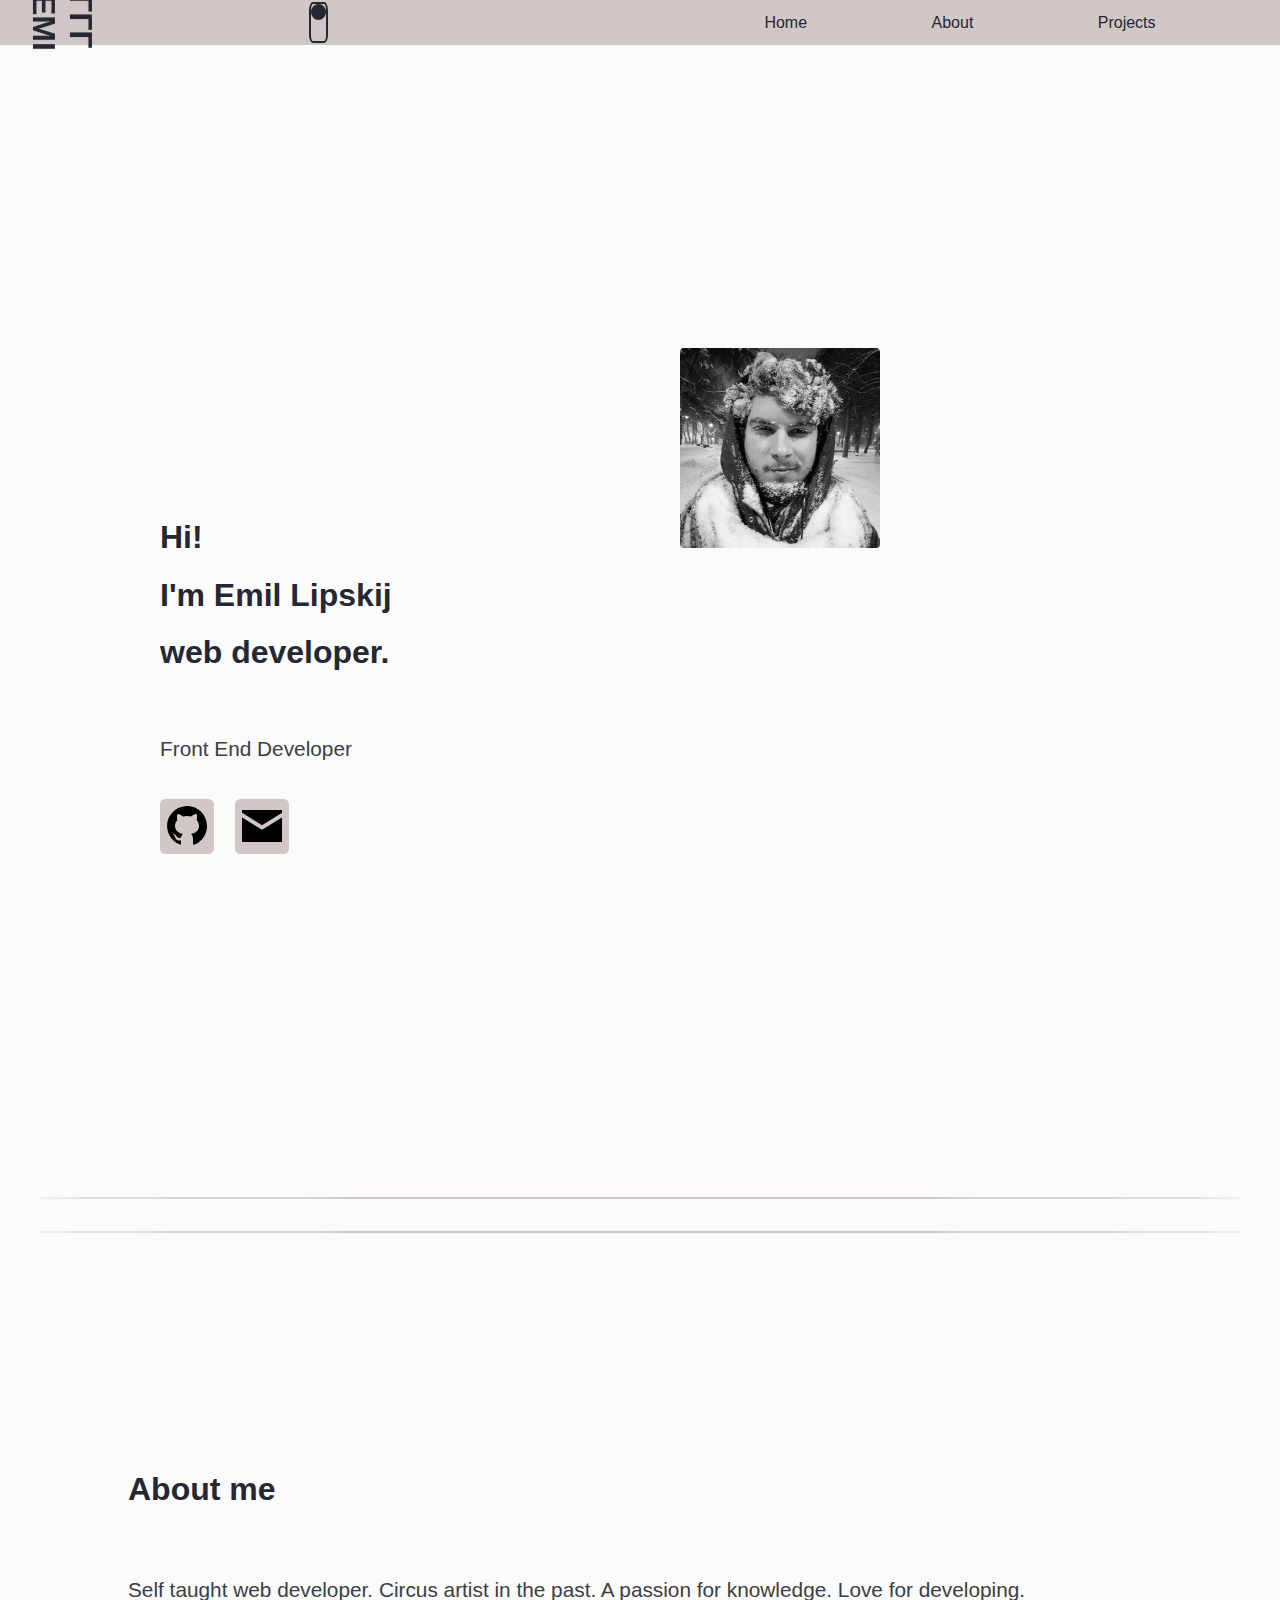
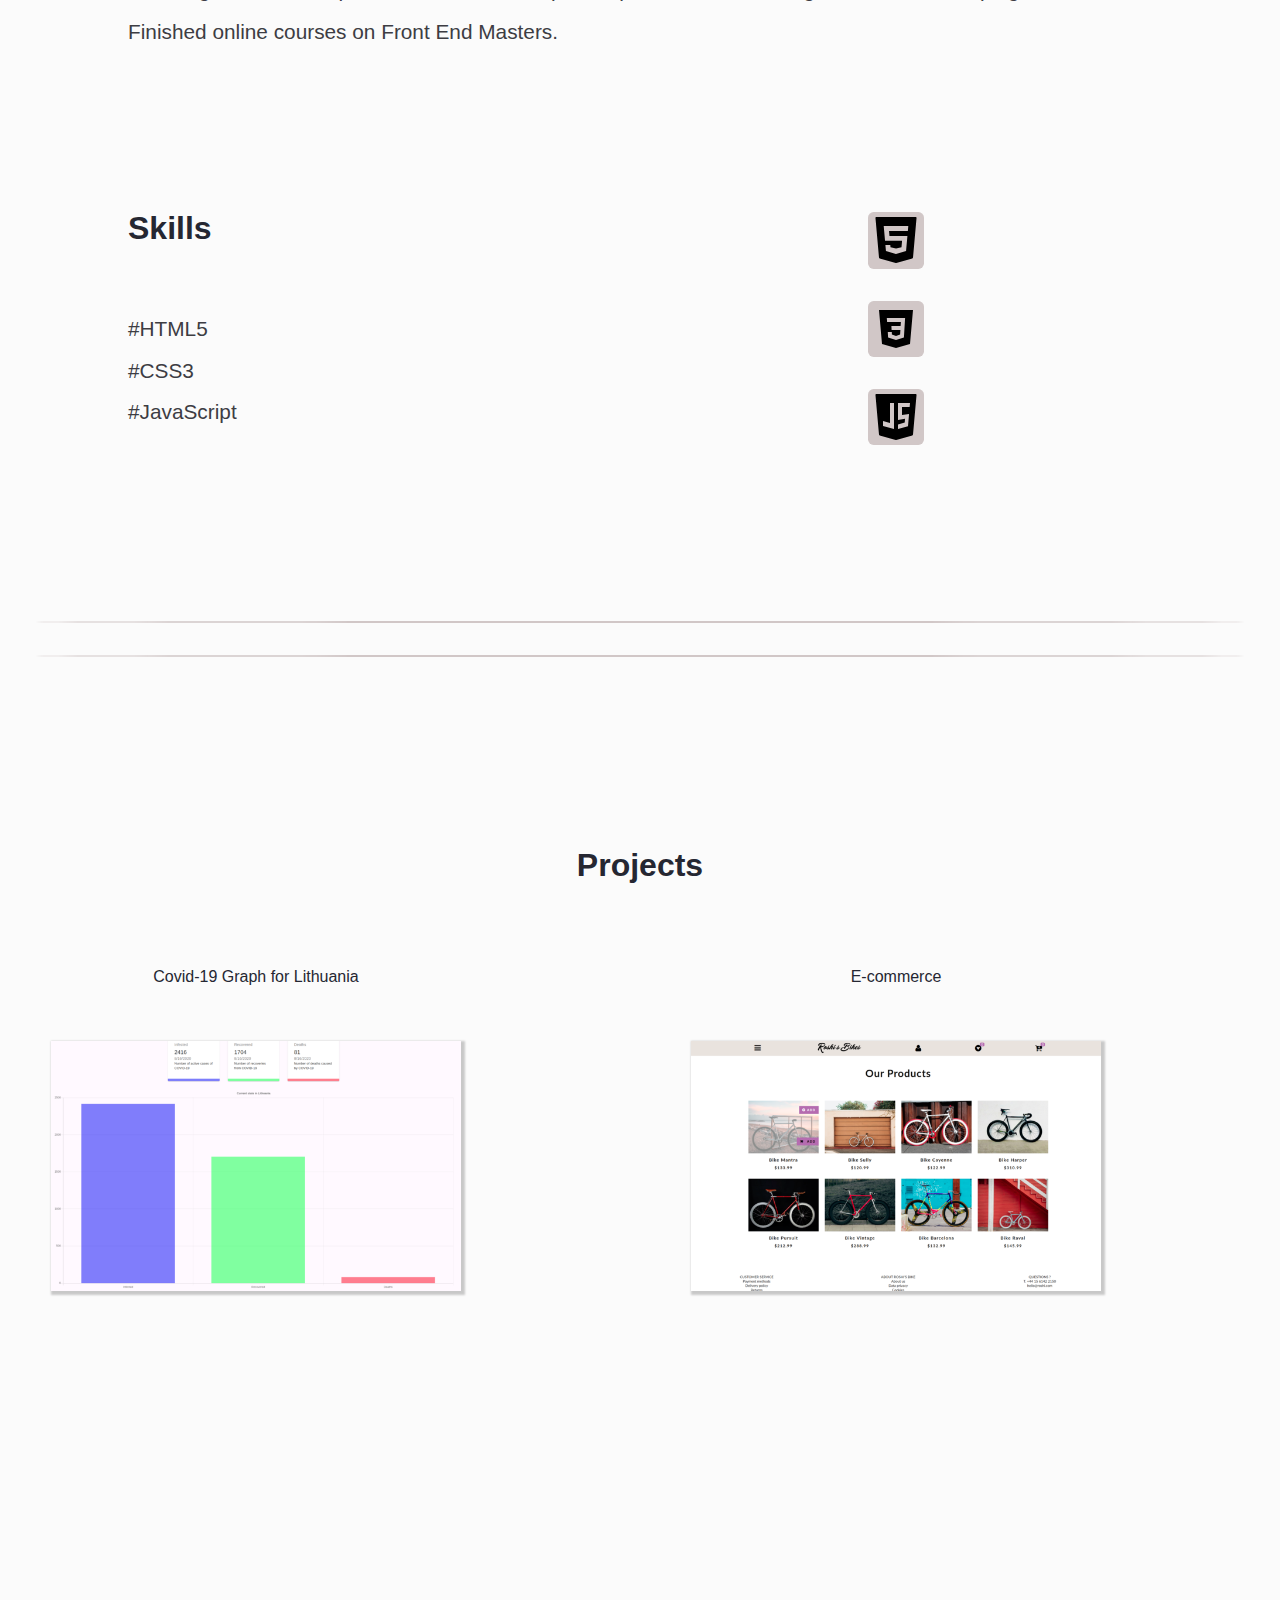
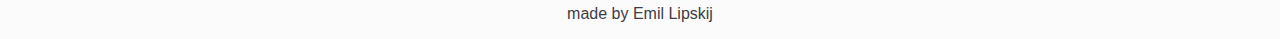
==== index.html @ 7da2a547 "about me" ====
<!DOCTYPE html>
<html lang="en">
  <head>
    <meta charset="UTF-8" />
    <meta name="viewport" content="width=device-width, initial-scale=1.0" />
    <meta
      name="description"
      content="Emil Lipskij front end developer website"
    />
    <link rel="stylesheet" href="style.css" />
    <script src="/script.js" defer></script>
    <title>Web Developer</title>
  </head>
  <body class="">
    <header>
      <nav>
        <div class="log">
          <h1>ГГГ<br />EMI</h1>
        </div>
        <div class="dark-theme">
          <button class="toggle" aria-label="dark-mode"></button>
        </div>
        <div class="hamburger">
          <div class="line"></div>
          <div class="line"></div>
          <div class="line"></div>
        </div>
        <ul class="nav-links">
          <li><a data-page="home" href="#home">Home</a></li>
          <li><a data-page="about" href="#about">About</a></li>
          <li><a data-page="projects" href="#projects">Projects</a></li>
        </ul>
      </nav>
    </header>
    <main>
      <a name="home"></a>
      <section data-index="0" class="home">
        <div class="home-grid">
          <div class="home-grid-text">
            <h2>Hi!<br />I'm Emil Lipskij<br />web developer.</h2>
            <p class="pg1-1">Front End Developer</p>
            <a href="https://github.com/lipskij" target="_blank" rel="noopener">
              <img src="/img/github.svg" alt="github-logo" />
            </a>
            <a
              class="mailto"
              href="mailto:emil.lipskij@gmail.com"
              target="_blank"
              rel="noopener"
            >
              <img src="/img/maill.png" alt="mail-logo" />
            </a>
          </div>
          <div class="home-grid-img">
            <picture>
              <source media="(min-width:300px)" srcset="/img/me-3_small.jpg" />
              <img src="/img/me-3.JPEG" alt="photo-of-me" class="me" />
            </picture>
          </div>
        </div>
      </section>
      <div class="separator"></div>
      <div class="separator"></div>
      <a name="about"></a>
      <section data-index="1" class="about">
        <div class="about-me">
          <h2>About me</h2>
          <p class="pg1-1">Self taught web developer. Circus artist in the past. A passion for knowledge. Love for developing.</p>
          <p class="pg1-1">Finished online courses on Front End Masters.</p>
        </div>
        <div class="about-skills">
          <div class="about-text">
            <h2>Skills</h2>
            <p class="pg1-1">#HTML5</p>
            <p class="pg1-1">#CSS3</p>
            <p class="pg1-1">#JavaScript</p>
          </div>
          <div class="skill-icon">
            <img src="/img/html.svg" alt="html5-logo" class="html" />
            <img src="/img/css3.svg" alt="css3-logo" class="css3" />
            <img src="/img/js.svg" alt="js-logo" class="js" />
          </div>
        </div>
      </section>
      <div class="separator"></div>
      <div class="separator"></div>
      <a name="projects"></a>
      <section data-index="2" class="projects">
        <h2 class="projects-text">Projects</h2>

        <div class="proj-img">
          <a
            href="https://covid-19-graph-ltu.netlify.app/"
            target="_blank"
            class="link"
            rel="noopener noreferrer"
          >
            <p class="pg3-1">Covid-19 Graph for Lithuania</p>
            <img class="cov" src="/img/covid.png" alt="graph"
          /></a>
          <a
            href="http://ec2-34-244-54-141.eu-west-1.compute.amazonaws.com/"
            target="_blank"
            class="link"
            rel="noopener noreferrer"
          >
            <p class="pg3-1">E-commerce</p>
            <img class="cov" src="/img/e-commerce.png" alt="graph"
          /></a>
        </div>
      </section>
    </main>
    <footer>
      <div class="soc-link">
        <p>made by Emil Lipskij</p>
      </div>
    </footer>
  </body>
</html>
---- style.css ----
* {
  margin: 0;
  padding: 0;
  box-sizing: border-box;
}
html {
  scroll-behavior: smooth;
}
body {
  --transition-delay: 1s;
  --background-color: #FBFBFB;
  --nav-color: #D1C7C7;
  --accent-color: #D1C7C7;
  --text-color: #252732;
  --small-text: #3D3D43;

  font-family: sans-serif;
  background-color: var(--background-color);
  transition: var(--transition-delay);
}
body.dark {
  font-family: sans-serif;
  --background-color: #3D3D43;
  --nav-color: #252732;
  --accent-color: #915FA9;
  --text-color: #FBFBFB;
  --small-text: #D1C7C7;
}

header {
  position: sticky;
  top: 0;
  width: 100%;
  z-index: 1;
}
.separator {
  border: var(--accent-color) 0.1rem solid;
  margin: 2rem;
  border-radius: 50%;
}

nav {
  height: 5vh;
  margin: auto;
  width: 100%;
  display: flex;
  background: var(--nav-color);
  background-size: 3rem;
}
.dark-theme {
  margin: auto;
  display: flex;
  border: var(--text-color) 2px solid;
  width: 1.2rem;
  height: 2.6rem;
  border-radius: 20%;
  justify-content: center;
}
.toggle {
  outline: none;
  border: var(--text-color) 2px solid;
  background-color: var(--text-color);
  width: 1rem;
  height: 1rem;
  border-radius: 50%;
  transition: var(--transition-delay);
  transform: translateY(0);
}
.focus {
  transition: var(--transition-delay);
  transform: translateY(1.3rem);
}
.log {
  transform: rotate(90deg);
  padding-right: 3rem;
}
h1  {
  color: var(--text-color);
  padding-left: 3rem;
}
.nav-links {
  display: flex;
  list-style: none;
  width: 50%;
  height: 100%;
  justify-content: space-evenly;
  align-items: center;
  margin-left: auto;
}

.nav-links li a {
  color: var(--text-color);
  text-decoration: none;
  font-size: 16px;
}
.nav-links li:hover {
  transform: scale(1.1);
}
section {
  min-height: 100vh;
}
section a,
section li {
  list-style: none;
  text-decoration: none;
  font-size: 1rem;
  width: 80vw;
  margin: 0 auto;
}
.home-grid {
  display: grid;
  align-items: center;
  line-height: 1.8;
  grid-template-columns: 1fr 1fr;
  grid-template-rows: 1fr 1fr 1fr;
  grid-gap: 5rem;
}
.home-grid-text {
  grid-row: 2/3;
  text-align: left;
  margin-left: 10rem;
  height: 20rem;
}
.home-grid-text img {
  margin-top: 2rem;
  margin-right: 1rem;
  padding: 0.2rem;
  background-color: var(--accent-color);
  border-radius: 10%;
  cursor: pointer;
  animation: fade 1s cubic-bezier(0.13, 0.72, 0.45, 0.94);
}
.home-grid-text img:hover {
  transform: scale(1.1);
}
.home-grid-img {
  grid-column: 2/2;
  grid-row: 1/3;
}
.me {
  animation: fade 1s cubic-bezier(0.13, 0.72, 0.45, 0.94);
  margin-top: 6rem;
  border-radius: 2%;
  z-index: 0;
}
h2 {
  text-align: left;
  padding-bottom: 3rem;
  padding-top: 4rem;
  margin: 0;
  font-size: 2rem;
  color: var(--text-color);
  animation: fade 1s cubic-bezier(0.13, 0.72, 0.45, 0.94);
}
.pg1-1 {
  font-size: 1.3rem;
  color: var(--small-text);
  animation: fadeIn 1s cubic-bezier(0.13, 0.72, 0.45, 0.94);
}
.about {
  display: grid;
  grid-template-columns: 1fr;
  padding: 8rem;
  line-height: 2;
  grid-gap: 5rem;
}
.about-skills {
  display: grid;
  grid-template-columns: 1fr 1fr;
}
.skill-icon {
  align-items: center;
  display: grid;
  justify-content: center;
  padding-top: 4rem;
  grid-column: 2/2;
}
.js,
.css3,
.html {
  margin: 1rem;
  background-color: var(--accent-color);
  border-radius: 10%;
  padding: 0.2rem;
}
.projects {
  padding-top: 5rem;
  text-align: center;
  line-height: 2;
}
.proj-img {
  display: grid;
  grid-template-columns: 1fr 1fr;
}
.proj-img a {
  width: 40vw;
  margin: 0;
}
.proj-img img {
  width: 80%;
  margin-top: 2rem;
  box-shadow: 2px 2px 2px 2px rgba(0, 0, 0, 0.2);
}
.projects-text {
  text-align: center;
}
.pg3-1 {
  padding: 1rem;
  color: var(--text-color);
  text-decoration: none;
}

footer {
  text-align: center;
  padding: 1rem;
  color: var(--small-text);
}

@keyframes fadeIn {
  from {
    transform: translateX(-100px);
    opacity: 0;
  }
  to {
    transform: translateX(0);
    opacity: 1;
  }
}
@keyframes fadeInRight {
  from {
    transform: translateX(200px);
    opacity: 0;
  }
  to {
    transform: translateX(0);
    opacity: 1;
  }
}

@keyframes fade {
  from {
    opacity: 0.3;
    transform: scale(.3);
  }
  to {
    opacity: 1;
    transform: scale(1);
  }
}

@media screen and (max-width: 768px) {
  .line {
    width: 30px;
    height: 3px;
    background: var(--text-color);
    margin: 5px;
  }
  nav {
    height: 8vh;
    position: relative;
    margin: auto;
    width: 100%;
    display: flex;
    background-size: 2rem;
  }
  .hamburger {
    position: absolute;
    cursor: pointer;
    right: 5%;
    top: 50%;
    transform: translate(-5%, -50%);
    z-index: 2;
    color: var(--small-text);
  }

  .nav-links {
    position: relative;
    color: #2c2c2b;
    height: 15vh;
    width: 60%;
    background: var(--nav-color);
    flex-direction: column;
    clip-path: circle(10px at 90% -20%);
    -webkit-clip-path: circle(10px at 90% -20%);
    transition: all 1s ease-out;
    pointer-events: none;
  }
  .nav-links.open {
    clip-path: circle(1000px at 90% -20%);
    -webkit-clip-path: circle(1000px at 90% -20%);
    pointer-events: all;
  }
  .landing {
    flex-direction: column;
  }
  .nav-links li {
    opacity: 0;
  }
  .nav-links li a {
    font-size: 1rem;
    color: var(--text-color);
  }
  .nav-links li:nth-child(1) {
    transition: all 0.5s ease 0.2s;
  }
  .nav-links li:nth-child(2) {
    transition: all 0.5s ease 0.4s;
  }
  .nav-links li:nth-child(3) {
    transition: all 0.5s ease 0.6s;
  }
  li.fade {
    opacity: 1;
  }
  section {
    min-height: 100vh;
  }
  .home-grid {
    display: grid;
    grid-template-rows: 1fr 1fr;
    grid-gap: 0.2rem;
    margin: 0 auto;
    width: 100vw;
    height: 100vh;
  }
  .home-grid-img {
    grid-column: 2/2;
    grid-row: 1/2;
  }
  .home-grid-text {
    padding-left: 1rem;
    text-align: left;
    grid-row: 2/2;
    margin: 0 auto;
    box-shadow: none;
  }
  .home-grid-text img {
    margin-right: 0;
    margin-top: 0.2rem;
    padding: 0;
    color: var(--accent-color);
    cursor: pointer;
    animation: fade 1s cubic-bezier(0.13, 0.72, 0.45, 0.94);
  }
  .pg1-1 {
    font-size: 1rem;
    color: var(--small-text);
    animation: fadeIn 1s cubic-bezier(0.13, 0.72, 0.45, 0.94);
  }
  .about {
    display: grid;
    grid-template-rows: 1fr 1fr;
    grid-template-columns: 1fr;
    margin: 0 auto;
    width: 100vw;
    padding: 2rem;
    padding-top: 4rem;
    text-align: left;
  }
  .about-skills {
    display: grid;
    grid-template-columns: 1fr 1fr;
  }
  .skill-icon {
    align-items: unset;
    padding-bottom: 0;
    padding-top: 0;
    grid-column: 2/2;
  }
  .js,
  .css3,
  .html {
    margin: 0;
    border-radius: 5px;
    padding: 0.2rem;
  }
  .me {
    display: flex;
    margin: 0 auto;
    max-width: 100%;
    animation: fadeInRight 1.5s cubic-bezier(0.13, 0.72, 0.45, 0.94);
  }
  .proj-img {
    display: flex;
    flex-direction: column;
    padding-left: 1.3rem;
  }
  .proj-img img {
    display: flex;
    margin: 0 auto;
    align-items: center;
    flex-direction: column;
    justify-content: center;
    width: 90vw;
  }
  .pg3-1 {
    padding: 1rem;
    color: var(--text-color);
    text-decoration: none;
  }
  h2 {
    text-align: left;
    padding: 0;
    padding-bottom: 2rem;
    margin: 0;
    font-size: 1.2rem;
    color: var(--text-color);
    animation: fade 1s cubic-bezier(0.13, 0.72, 0.45, 0.94);
  }
  .projects-text {
    text-align: center;
  }
}
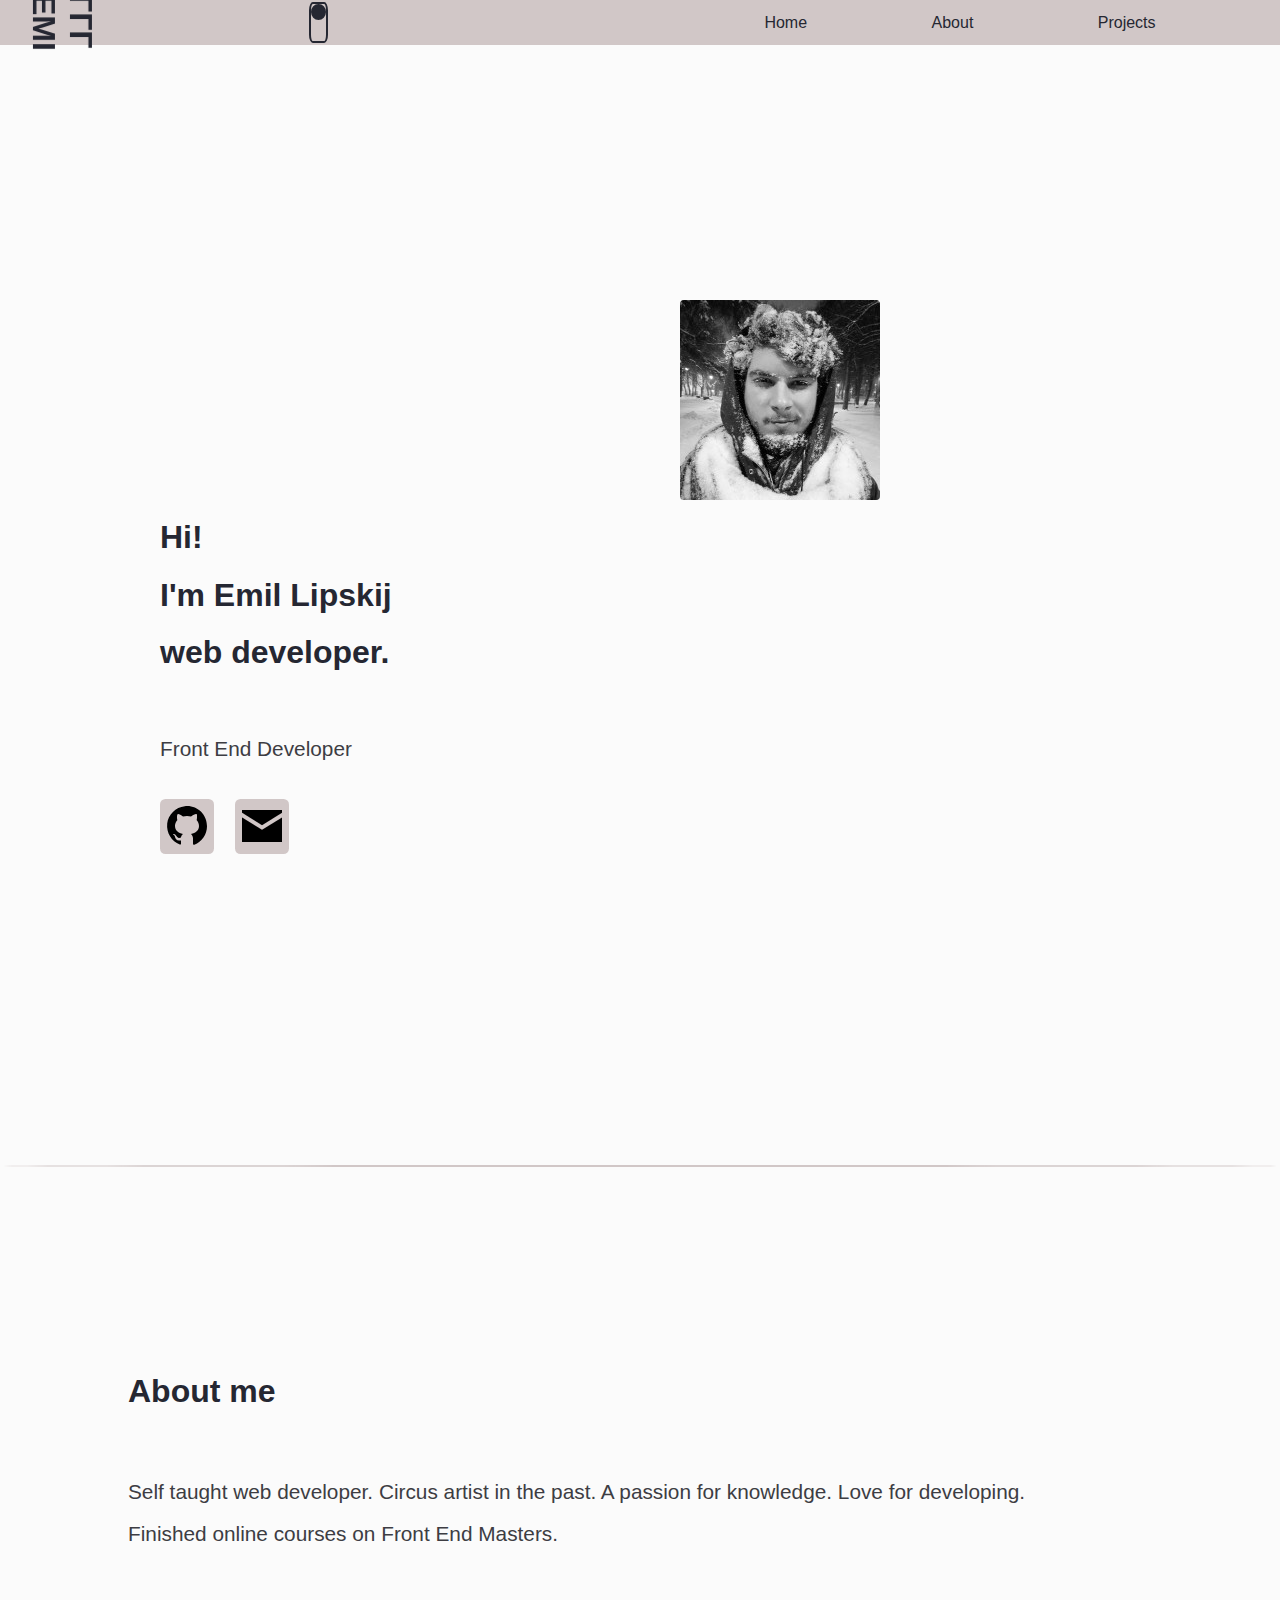
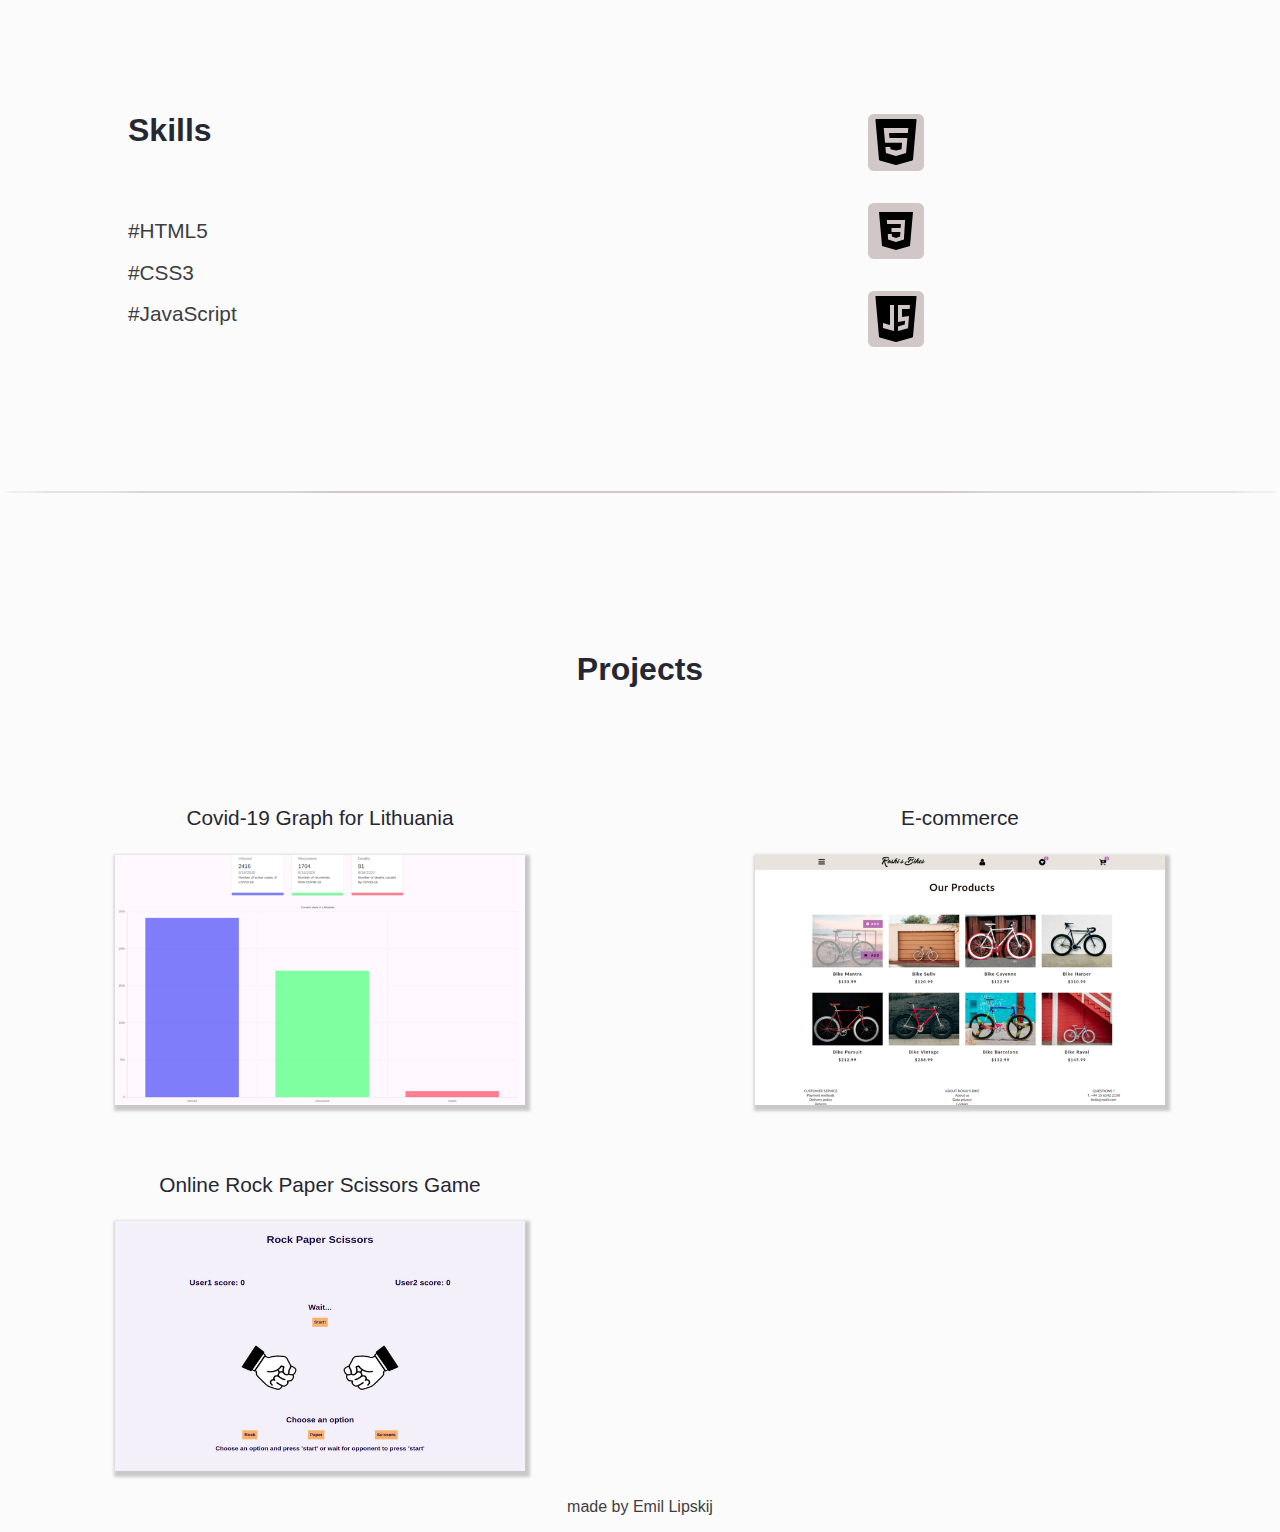
==== commit 81a863f4: "add project" ====
--- a/index.html
+++ b/index.html
@@ -60,12 +60,14 @@
         </div>
       </section>
       <div class="separator"></div>
-      <div class="separator"></div>
       <a name="about"></a>
       <section data-index="1" class="about">
         <div class="about-me">
           <h2>About me</h2>
-          <p class="pg1-1">Self taught web developer. Circus artist in the past. A passion for knowledge. Love for developing.</p>
+          <p class="pg1-1">
+            Self taught web developer. Circus artist in the past. A passion for
+            knowledge. Love for developing.
+          </p>
           <p class="pg1-1">Finished online courses on Front End Masters.</p>
         </div>
         <div class="about-skills">
@@ -82,7 +84,6 @@
           </div>
         </div>
       </section>
-      <div class="separator"></div>
       <div class="separator"></div>
       <a name="projects"></a>
       <section data-index="2" class="projects">
@@ -107,6 +108,15 @@
             <p class="pg3-1">E-commerce</p>
             <img class="cov" src="/img/e-commerce.png" alt="graph"
           /></a>
+          <a
+            href="https://zaap.site"
+            target="_blank"
+            class="link"
+            rel="noopener noreferrer"
+          >
+            <p class="pg3-1">Online Rock Paper Scissors Game</p>
+            <img class="cov" src="/img/game.jpg" alt="game"
+          /></a>
         </div>
       </section>
     </main>
--- a/style.css
+++ b/style.css
@@ -8,11 +8,11 @@
 }
 body {
   --transition-delay: 1s;
-  --background-color: #FBFBFB;
-  --nav-color: #D1C7C7;
-  --accent-color: #D1C7C7;
+  --background-color: #fbfbfb;
+  --nav-color: #d1c7c7;
+  --accent-color: #d1c7c7;
   --text-color: #252732;
-  --small-text: #3D3D43;
+  --small-text: #3d3d43;
 
   font-family: sans-serif;
   background-color: var(--background-color);
@@ -20,11 +20,11 @@
 }
 body.dark {
   font-family: sans-serif;
-  --background-color: #3D3D43;
+  --background-color: #3d3d43;
   --nav-color: #252732;
-  --accent-color: #915FA9;
-  --text-color: #FBFBFB;
-  --small-text: #D1C7C7;
+  --accent-color: #915fa9;
+  --text-color: #fbfbfb;
+  --small-text: #d1c7c7;
 }
 
 header {
@@ -35,7 +35,6 @@
 }
 .separator {
   border: var(--accent-color) 0.1rem solid;
-  margin: 2rem;
   border-radius: 50%;
 }
 
@@ -58,6 +57,7 @@
 }
 .toggle {
   outline: none;
+  cursor: pointer;
   border: var(--text-color) 2px solid;
   background-color: var(--text-color);
   width: 1rem;
@@ -74,7 +74,7 @@
   transform: rotate(90deg);
   padding-right: 3rem;
 }
-h1  {
+h1 {
   color: var(--text-color);
   padding-left: 3rem;
 }
@@ -129,6 +129,7 @@
   border-radius: 10%;
   cursor: pointer;
   animation: fade 1s cubic-bezier(0.13, 0.72, 0.45, 0.94);
+  transition: all 0.2s linear;
 }
 .home-grid-text img:hover {
   transform: scale(1.1);
@@ -139,7 +140,6 @@
 }
 .me {
   animation: fade 1s cubic-bezier(0.13, 0.72, 0.45, 0.94);
-  margin-top: 6rem;
   border-radius: 2%;
   z-index: 0;
 }
@@ -194,20 +194,24 @@
 }
 .proj-img a {
   width: 40vw;
-  margin: 0;
 }
 .proj-img img {
   width: 80%;
-  margin-top: 2rem;
-  box-shadow: 2px 2px 2px 2px rgba(0, 0, 0, 0.2);
+  box-shadow: 2px 3px 3px 3px rgba(0, 0, 0, 0.2);
+  transition: all 0.2s linear;
+}
+.proj-img img:hover {
+  transform: scale(1.1);
 }
 .projects-text {
   text-align: center;
 }
 .pg3-1 {
-  padding: 1rem;
+  padding-top: 3rem;
+  padding-bottom: 1rem;
   color: var(--text-color);
   text-decoration: none;
+  font-size: 1.3rem;
 }
 
 footer {
@@ -228,7 +232,7 @@
 }
 @keyframes fadeInRight {
   from {
-    transform: translateX(200px);
+    transform: translateY(-200px);
     opacity: 0;
   }
   to {
@@ -240,7 +244,7 @@
 @keyframes fade {
   from {
     opacity: 0.3;
-    transform: scale(.3);
+    transform: scale(0.3);
   }
   to {
     opacity: 1;
@@ -385,18 +389,21 @@
     flex-direction: column;
     padding-left: 1.3rem;
   }
+  .proj-img a {
+    margin: 0;
+    min-width: 90vw;
+  }
   .proj-img img {
     display: flex;
-    margin: 0 auto;
-    align-items: center;
     flex-direction: column;
-    justify-content: center;
     width: 90vw;
   }
   .pg3-1 {
-    padding: 1rem;
+    padding-top: 3rem;
+    padding-bottom: 1rem;
     color: var(--text-color);
     text-decoration: none;
+    font-size: 1rem;
   }
   h2 {
     text-align: left;
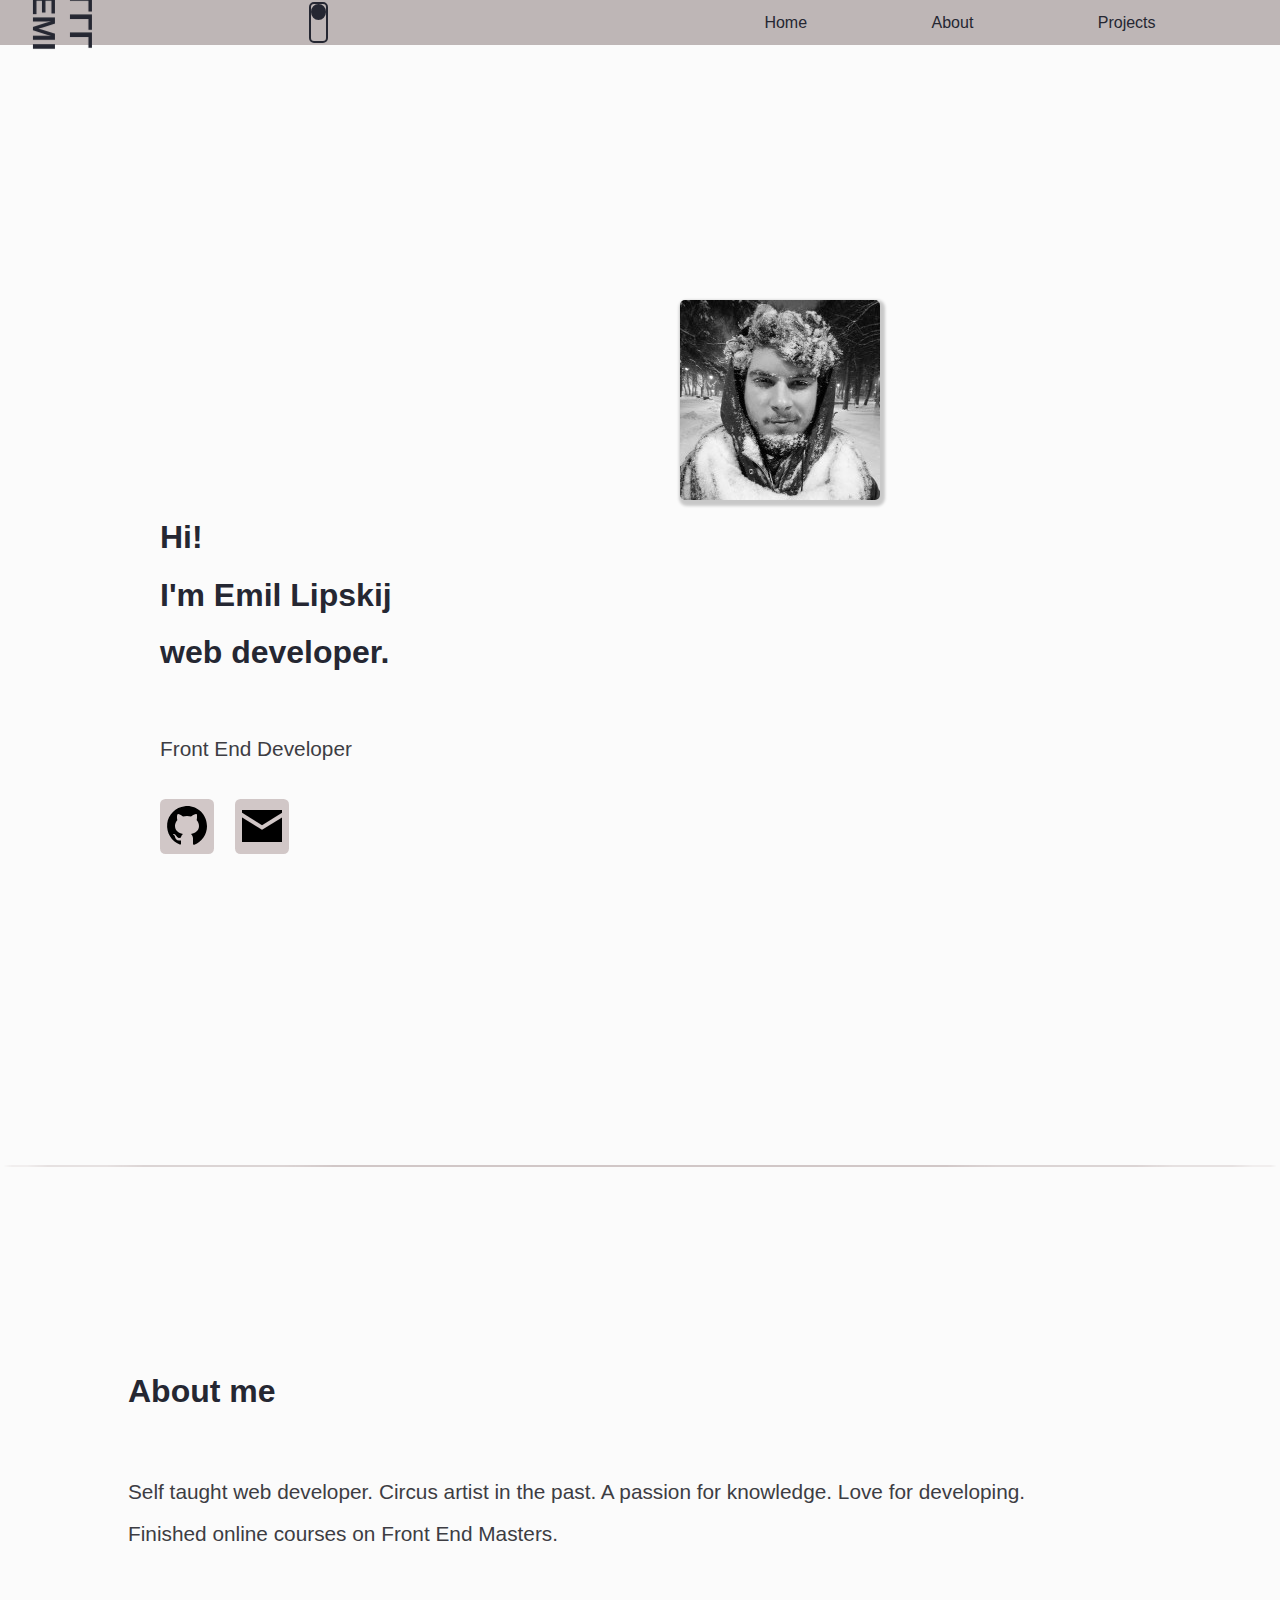
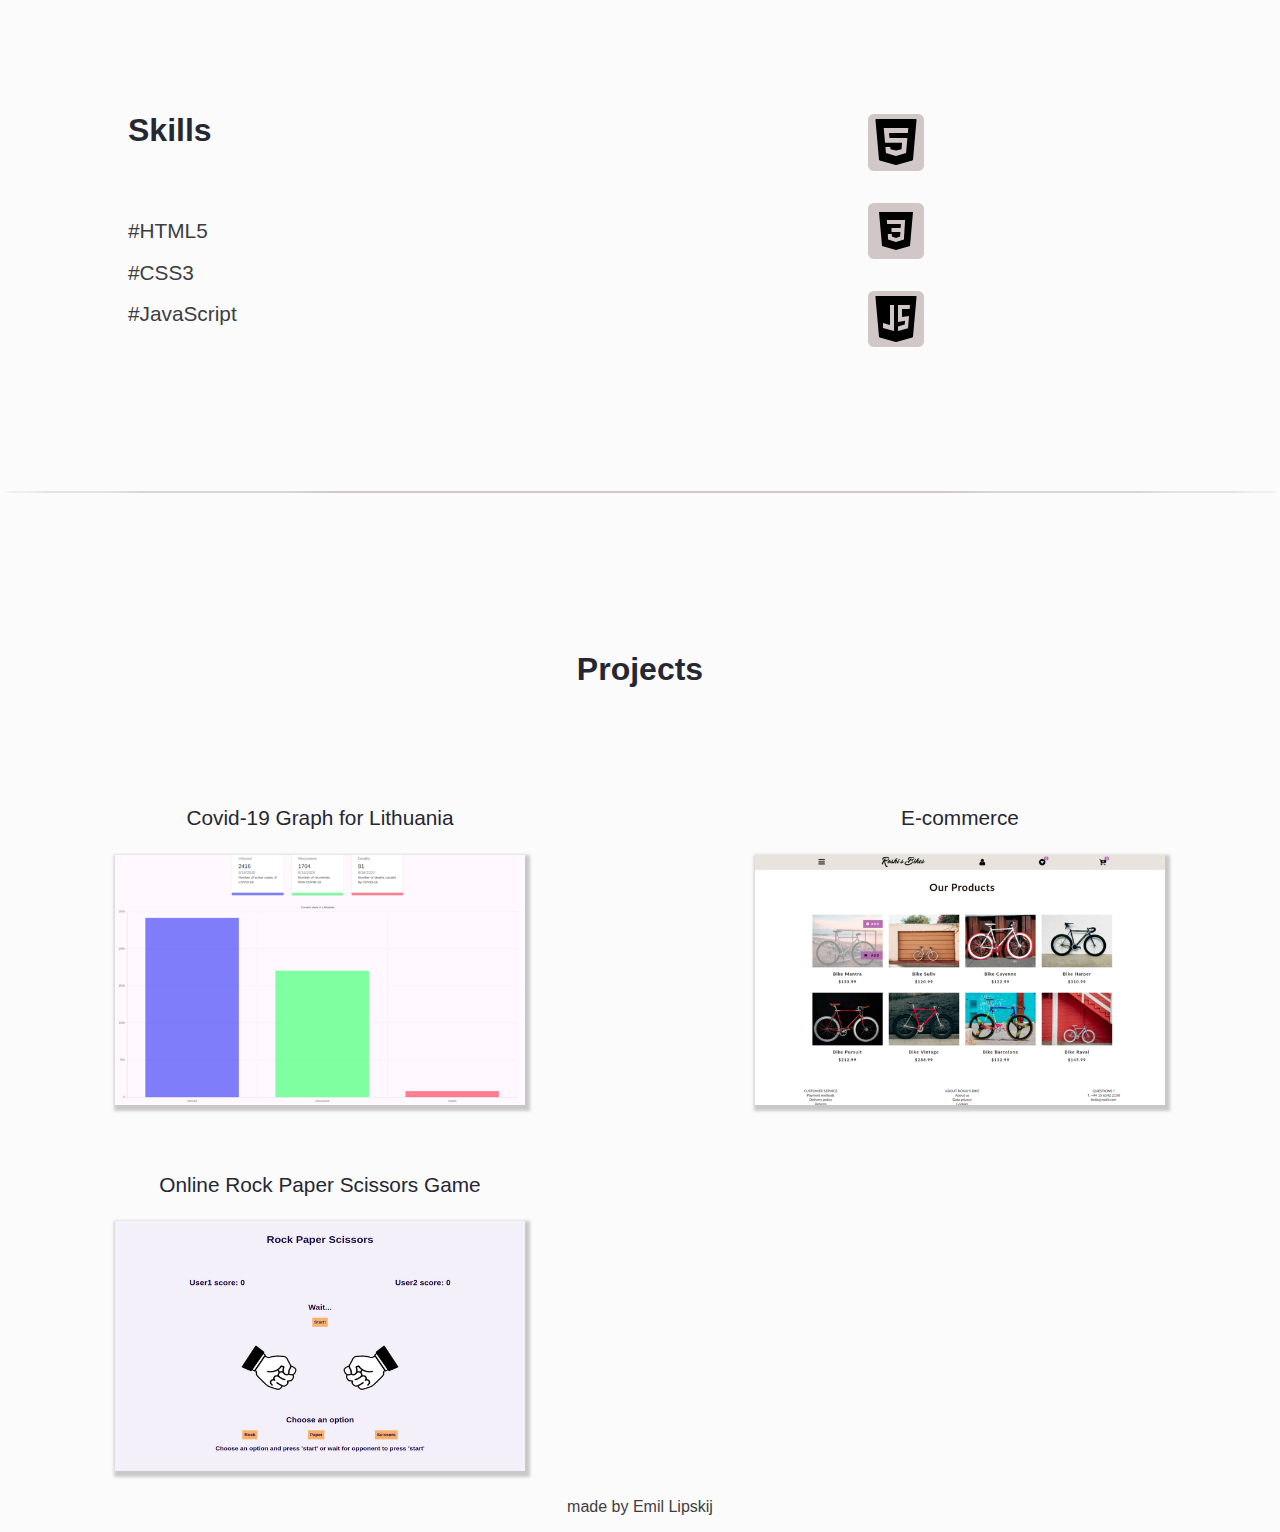
==== commit 1e9d284b: "removed unused class" ====
--- a/index.html
+++ b/index.html
@@ -11,7 +11,7 @@
     <script src="/script.js" defer></script>
     <title>Web Developer</title>
   </head>
-  <body class="">
+  <body>
     <header>
       <nav>
         <div class="log">
--- a/style.css
+++ b/style.css
@@ -7,9 +7,9 @@
   scroll-behavior: smooth;
 }
 body {
-  --transition-delay: 1s;
+  --transition-delay: 0.5s;
   --background-color: #fbfbfb;
-  --nav-color: #d1c7c7;
+  --nav-color: #beb6b6;
   --accent-color: #d1c7c7;
   --text-color: #252732;
   --small-text: #3d3d43;
@@ -44,7 +44,6 @@
   width: 100%;
   display: flex;
   background: var(--nav-color);
-  background-size: 3rem;
 }
 .dark-theme {
   margin: auto;
@@ -52,7 +51,7 @@
   border: var(--text-color) 2px solid;
   width: 1.2rem;
   height: 2.6rem;
-  border-radius: 20%;
+  border-radius: 5px;
   justify-content: center;
 }
 .toggle {
@@ -94,14 +93,13 @@
   font-size: 16px;
 }
 .nav-links li:hover {
-  transform: scale(1.1);
+  transform: scale(1.07);
 }
 section {
   min-height: 100vh;
 }
 section a,
 section li {
-  list-style: none;
   text-decoration: none;
   font-size: 1rem;
   width: 80vw;
@@ -118,7 +116,7 @@
 .home-grid-text {
   grid-row: 2/3;
   text-align: left;
-  margin-left: 10rem;
+  padding-left: 10rem;
   height: 20rem;
 }
 .home-grid-text img {
@@ -128,8 +126,6 @@
   background-color: var(--accent-color);
   border-radius: 10%;
   cursor: pointer;
-  animation: fade 1s cubic-bezier(0.13, 0.72, 0.45, 0.94);
-  transition: all 0.2s linear;
 }
 .home-grid-text img:hover {
   transform: scale(1.1);
@@ -139,8 +135,8 @@
   grid-row: 1/3;
 }
 .me {
-  animation: fade 1s cubic-bezier(0.13, 0.72, 0.45, 0.94);
-  border-radius: 2%;
+  border-radius: 5px;
+  box-shadow: 2px 3px 3px 3px rgba(0, 0, 0, 0.2);
   z-index: 0;
 }
 h2 {
@@ -150,12 +146,10 @@
   margin: 0;
   font-size: 2rem;
   color: var(--text-color);
-  animation: fade 1s cubic-bezier(0.13, 0.72, 0.45, 0.94);
 }
 .pg1-1 {
   font-size: 1.3rem;
   color: var(--small-text);
-  animation: fadeIn 1s cubic-bezier(0.13, 0.72, 0.45, 0.94);
 }
 .about {
   display: grid;
@@ -218,38 +212,6 @@
   text-align: center;
   padding: 1rem;
   color: var(--small-text);
-}
-
-@keyframes fadeIn {
-  from {
-    transform: translateX(-100px);
-    opacity: 0;
-  }
-  to {
-    transform: translateX(0);
-    opacity: 1;
-  }
-}
-@keyframes fadeInRight {
-  from {
-    transform: translateY(-200px);
-    opacity: 0;
-  }
-  to {
-    transform: translateX(0);
-    opacity: 1;
-  }
-}
-
-@keyframes fade {
-  from {
-    opacity: 0.3;
-    transform: scale(0.3);
-  }
-  to {
-    opacity: 1;
-    transform: scale(1);
-  }
 }
 
 @media screen and (max-width: 768px) {
@@ -344,12 +306,10 @@
     padding: 0;
     color: var(--accent-color);
     cursor: pointer;
-    animation: fade 1s cubic-bezier(0.13, 0.72, 0.45, 0.94);
   }
   .pg1-1 {
     font-size: 1rem;
     color: var(--small-text);
-    animation: fadeIn 1s cubic-bezier(0.13, 0.72, 0.45, 0.94);
   }
   .about {
     display: grid;
@@ -382,7 +342,6 @@
     display: flex;
     margin: 0 auto;
     max-width: 100%;
-    animation: fadeInRight 1.5s cubic-bezier(0.13, 0.72, 0.45, 0.94);
   }
   .proj-img {
     display: flex;
@@ -412,9 +371,11 @@
     margin: 0;
     font-size: 1.2rem;
     color: var(--text-color);
-    animation: fade 1s cubic-bezier(0.13, 0.72, 0.45, 0.94);
   }
   .projects-text {
     text-align: center;
   }
-}
+  footer p {
+    font-size: 0.6rem;
+  }
+}
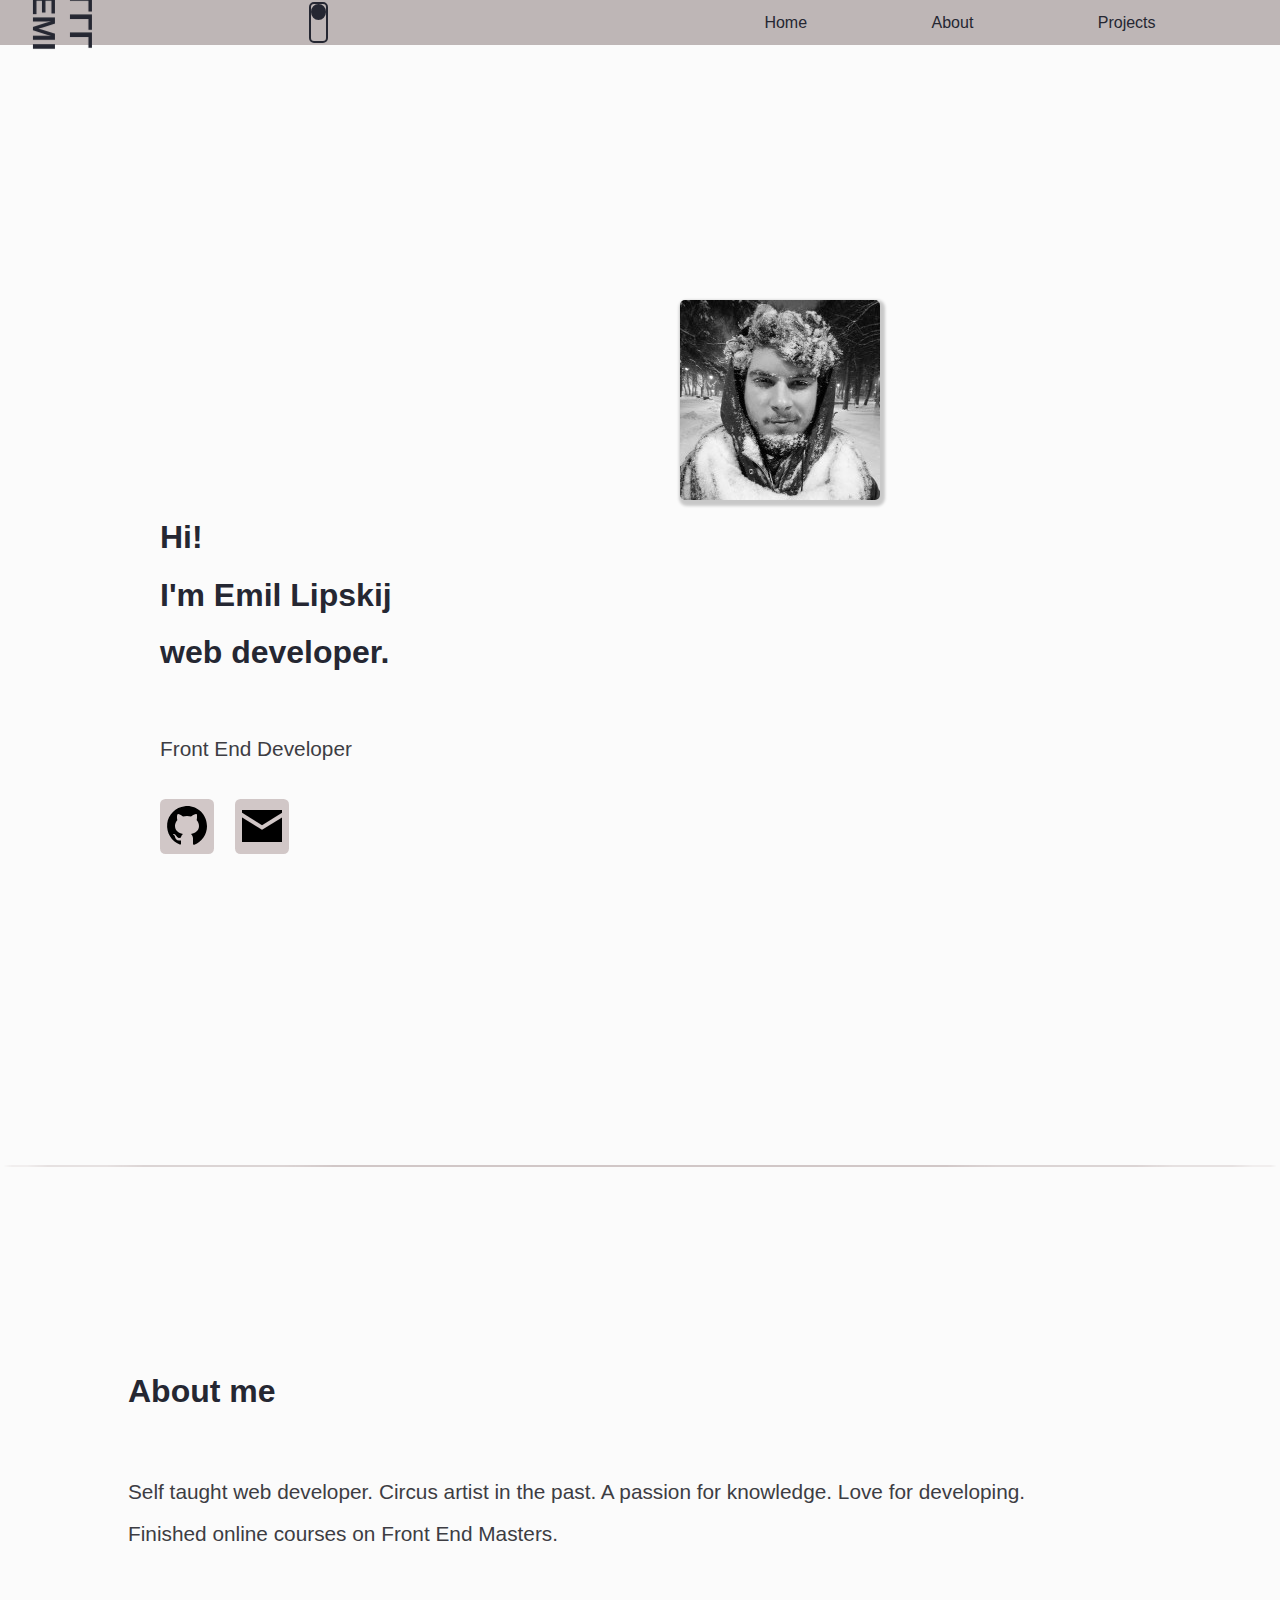
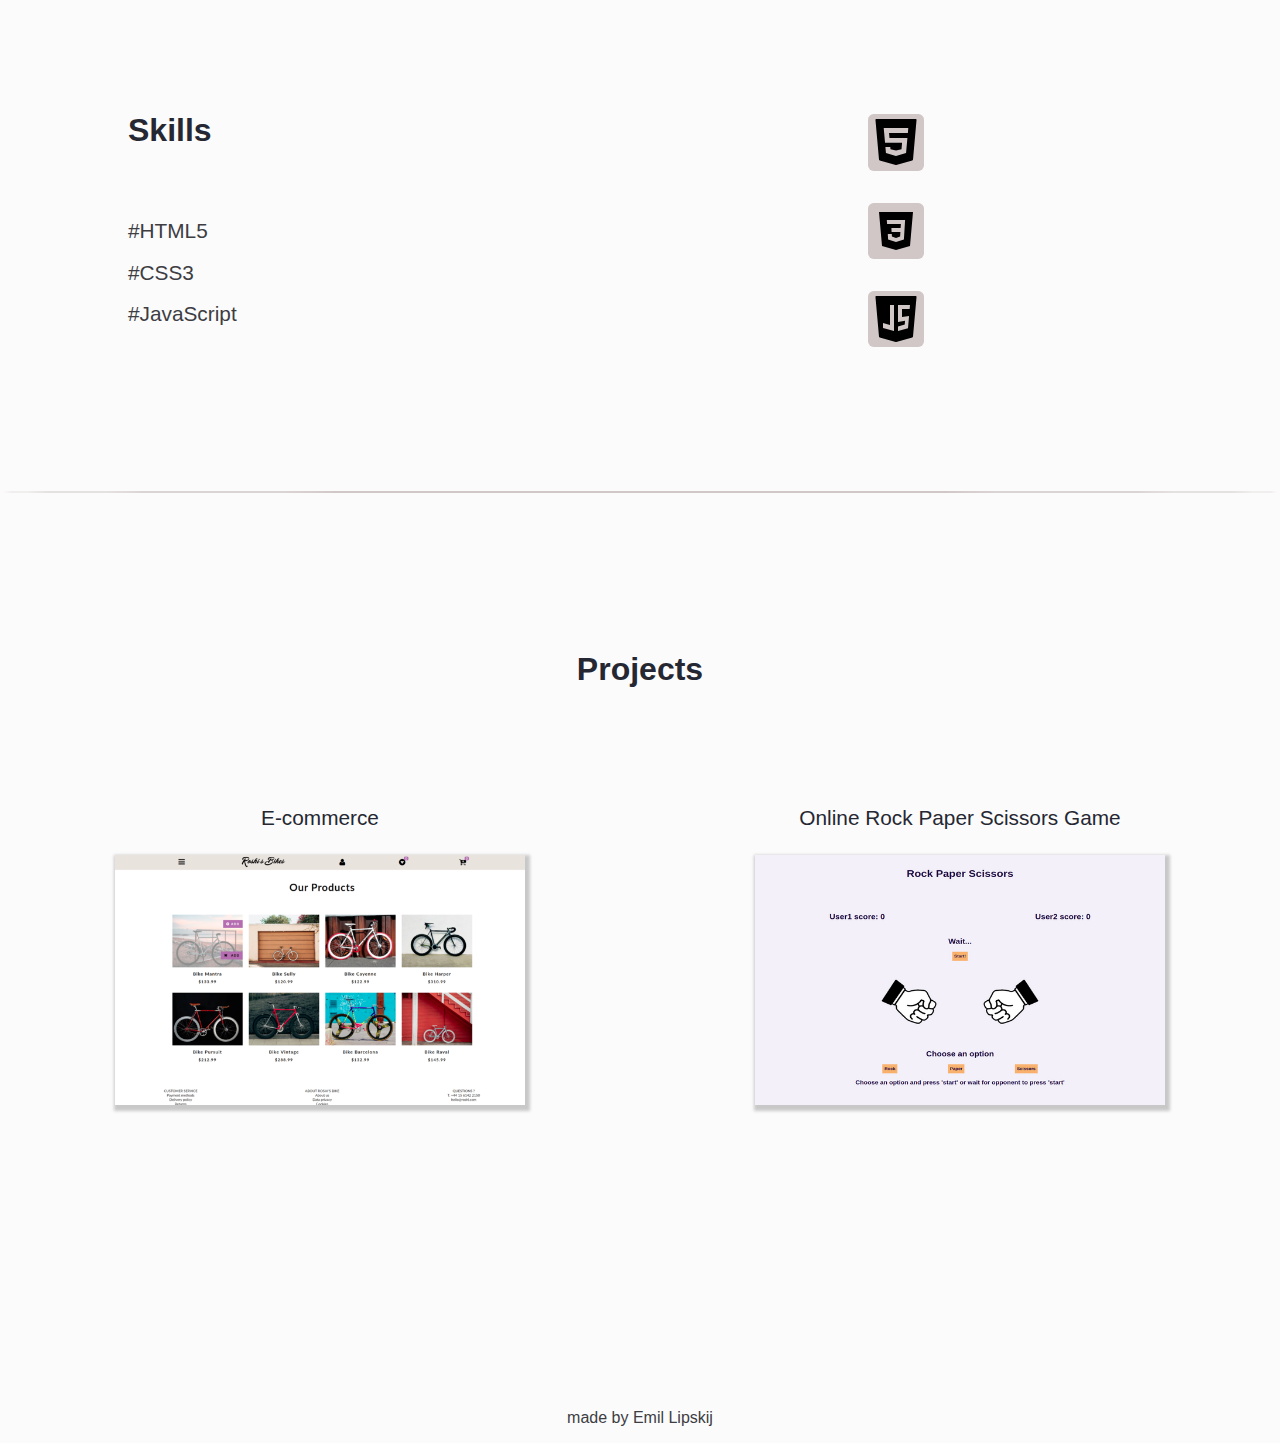
==== commit ff99765b: "remove project" ====
--- a/index.html
+++ b/index.html
@@ -90,7 +90,7 @@
         <h2 class="projects-text">Projects</h2>
 
         <div class="proj-img">
-          <a
+          <!-- <a
             href="https://covid-19-graph-ltu.netlify.app/"
             target="_blank"
             class="link"
@@ -98,7 +98,7 @@
           >
             <p class="pg3-1">Covid-19 Graph for Lithuania</p>
             <img class="cov" src="/img/covid.png" alt="graph"
-          /></a>
+          /></a> -->
           <a
             href="http://ec2-34-244-54-141.eu-west-1.compute.amazonaws.com/"
             target="_blank"
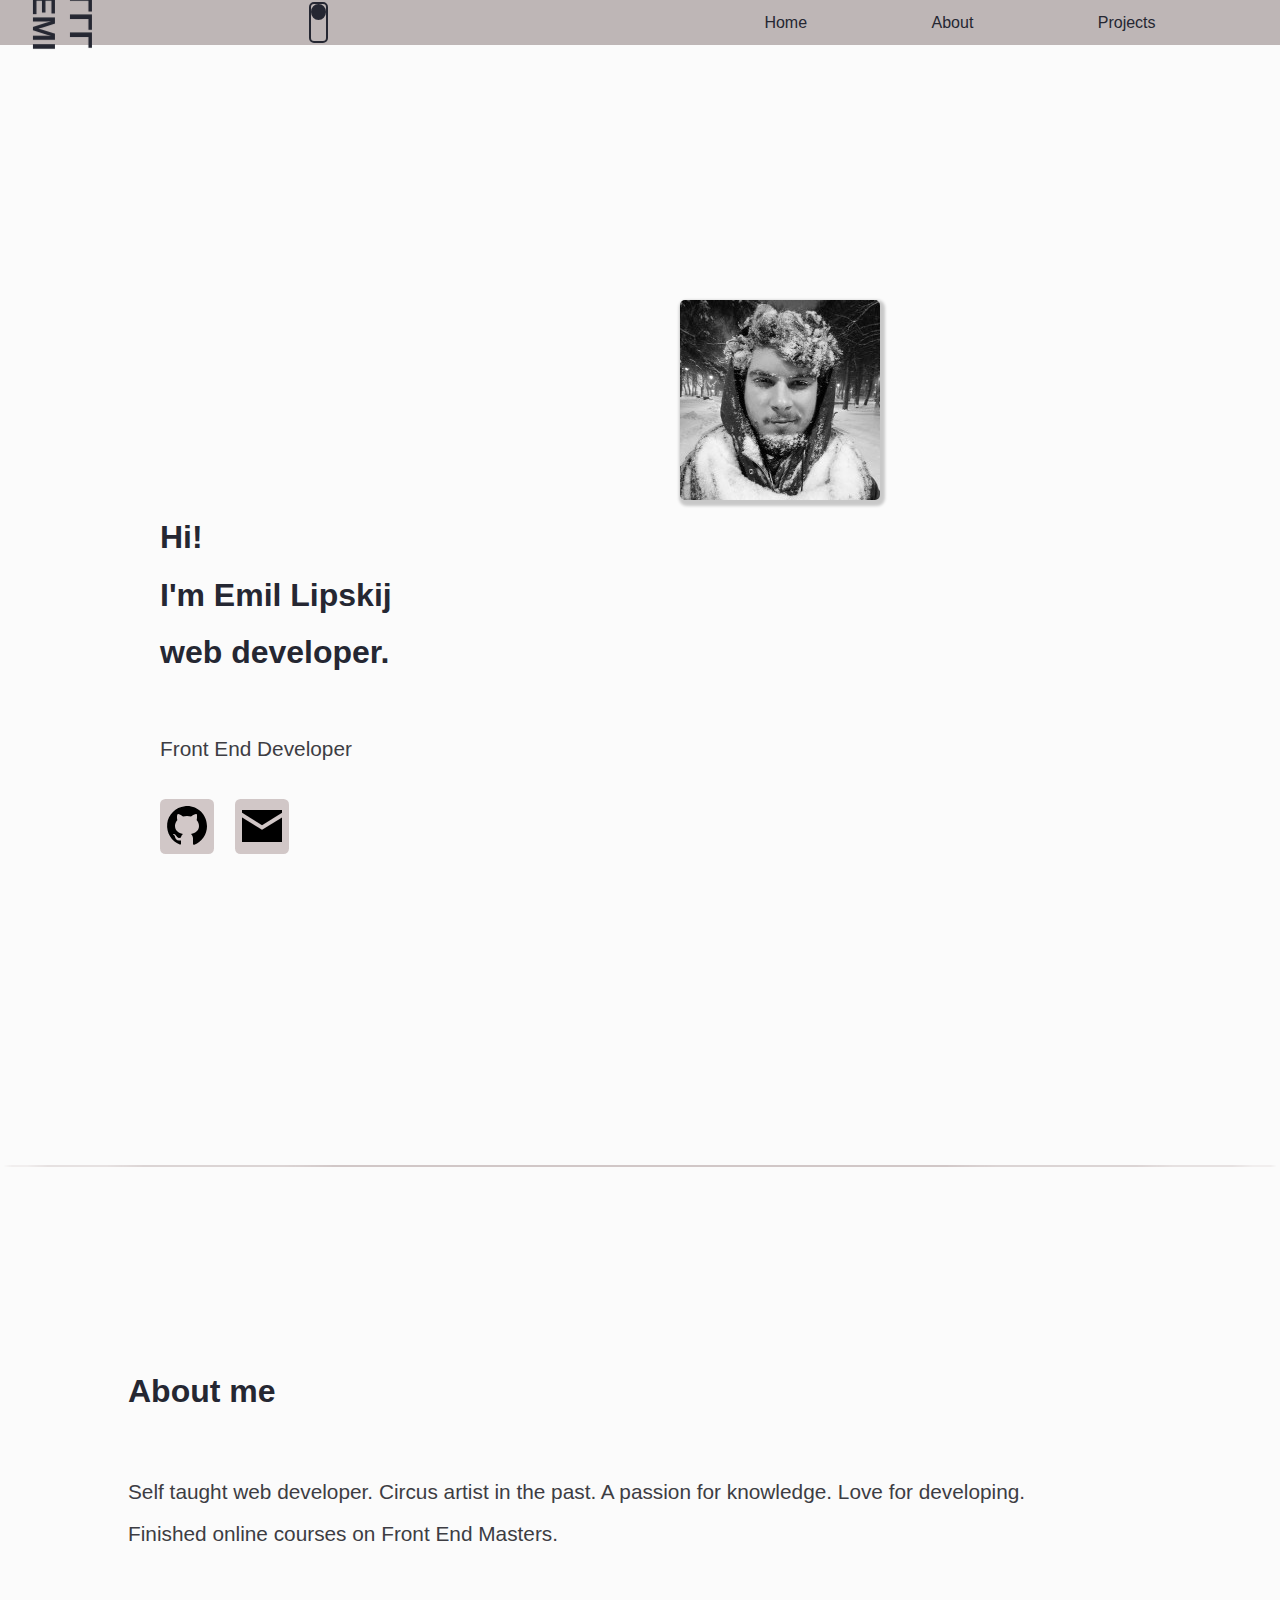
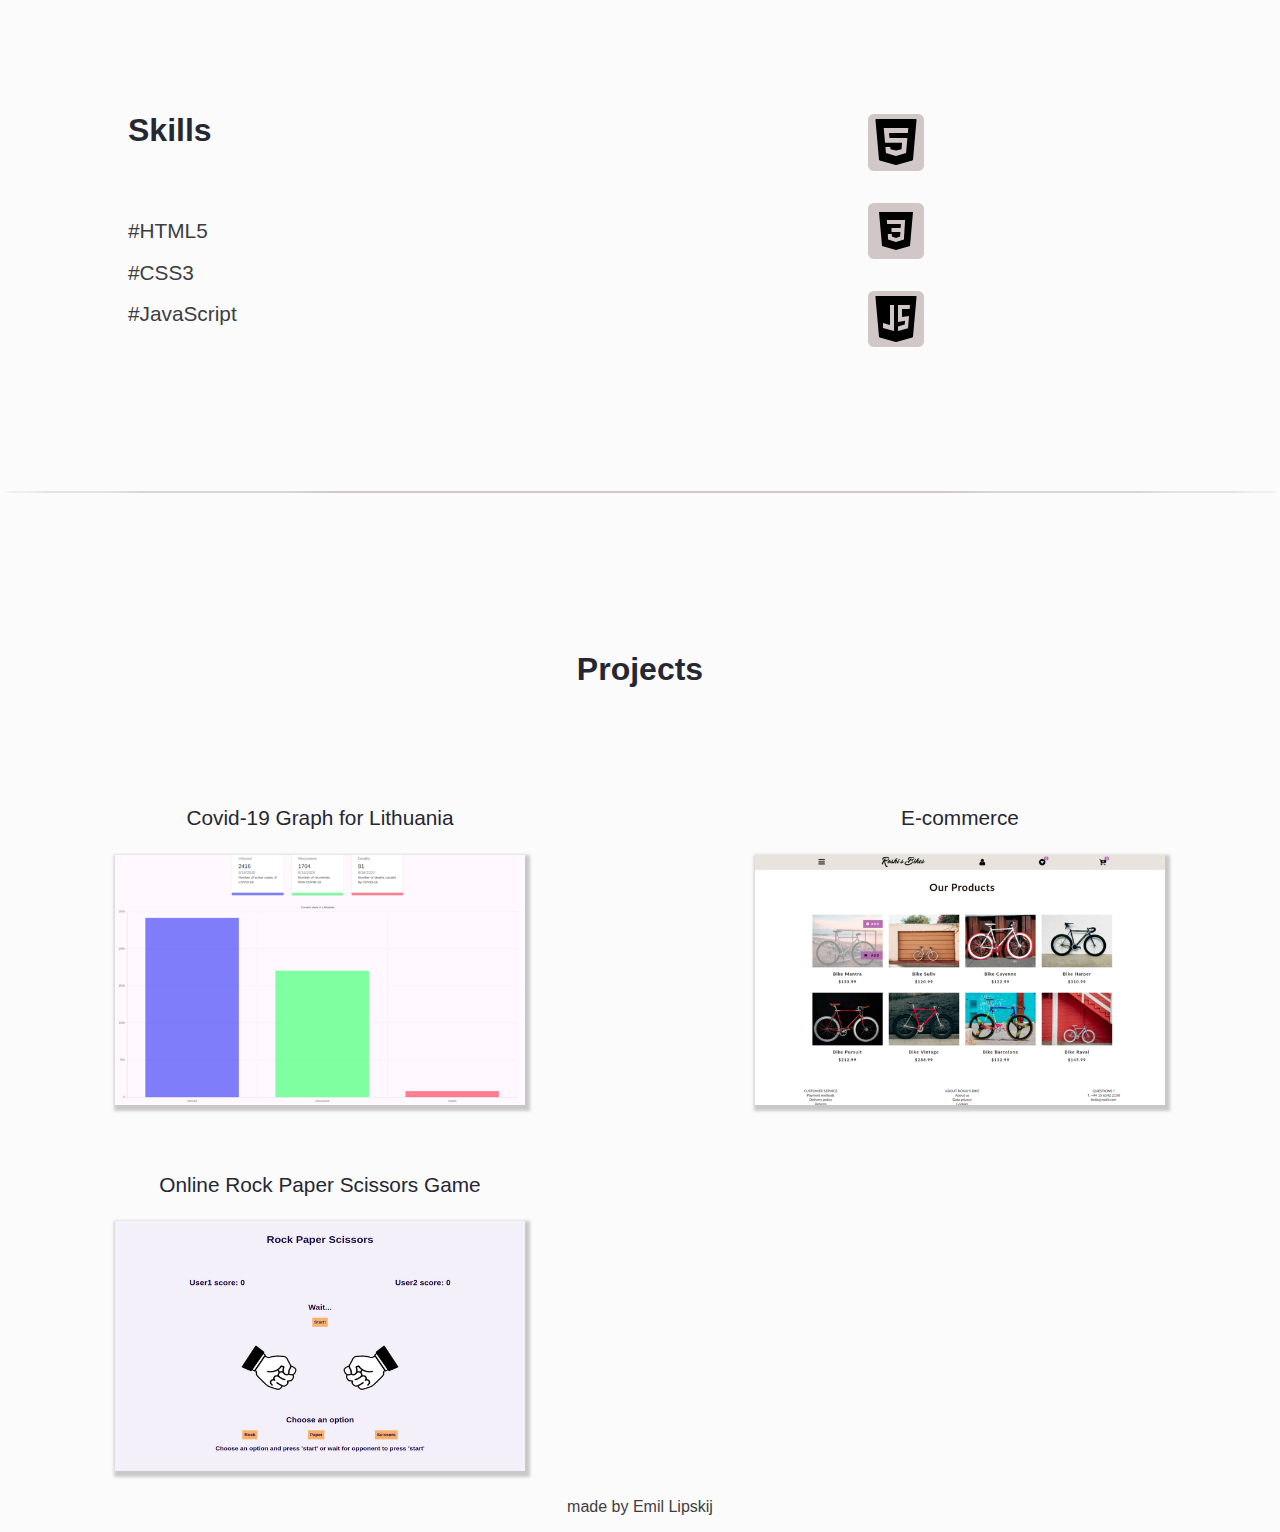
==== commit 5e0827ec: "added a project" ====
--- a/index.html
+++ b/index.html
@@ -90,7 +90,7 @@
         <h2 class="projects-text">Projects</h2>
 
         <div class="proj-img">
-          <!-- <a
+          <a
             href="https://covid-19-graph-ltu.netlify.app/"
             target="_blank"
             class="link"
@@ -98,7 +98,7 @@
           >
             <p class="pg3-1">Covid-19 Graph for Lithuania</p>
             <img class="cov" src="/img/covid.png" alt="graph"
-          /></a> -->
+          /></a>
           <a
             href="http://ec2-34-244-54-141.eu-west-1.compute.amazonaws.com/"
             target="_blank"
--- a/style.css
+++ b/style.css
@@ -134,6 +134,7 @@
   grid-column: 2/2;
   grid-row: 1/3;
 }
+
 .me {
   border-radius: 5px;
   box-shadow: 2px 3px 3px 3px rgba(0, 0, 0, 0.2);
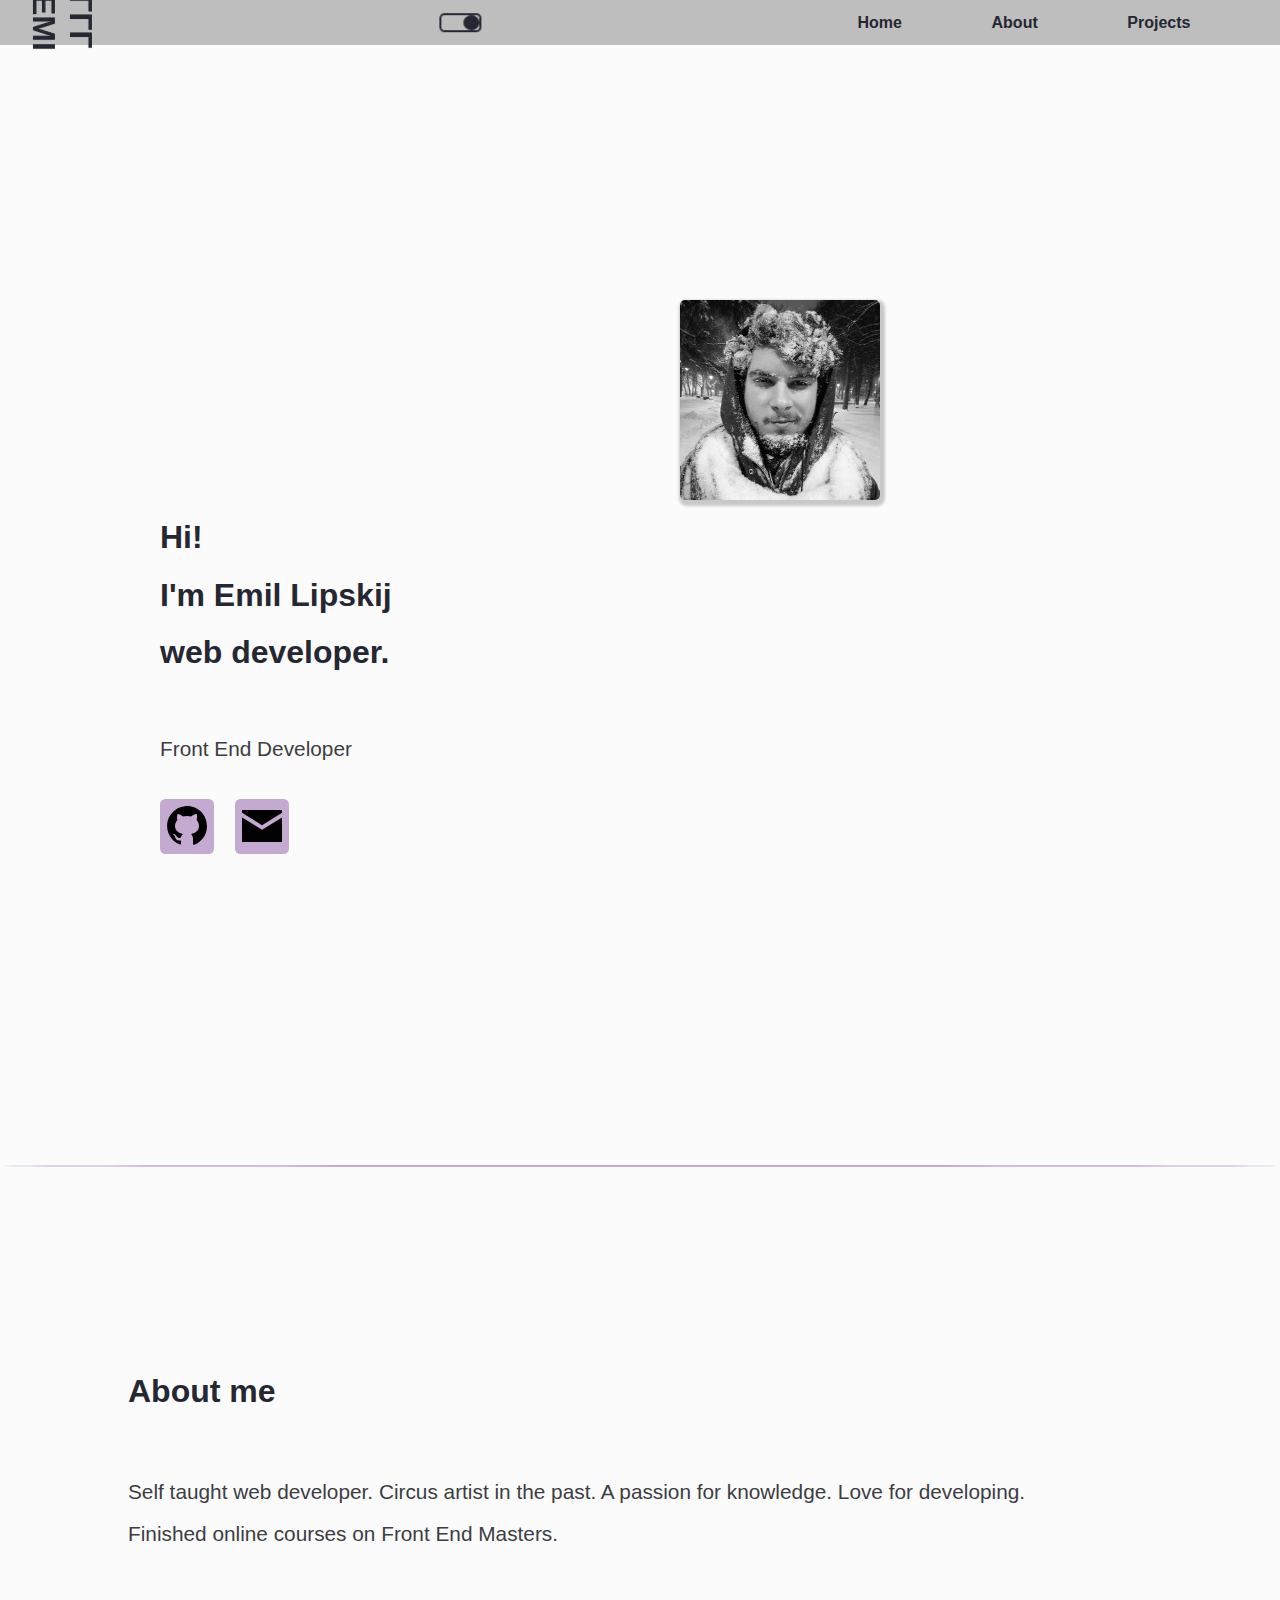
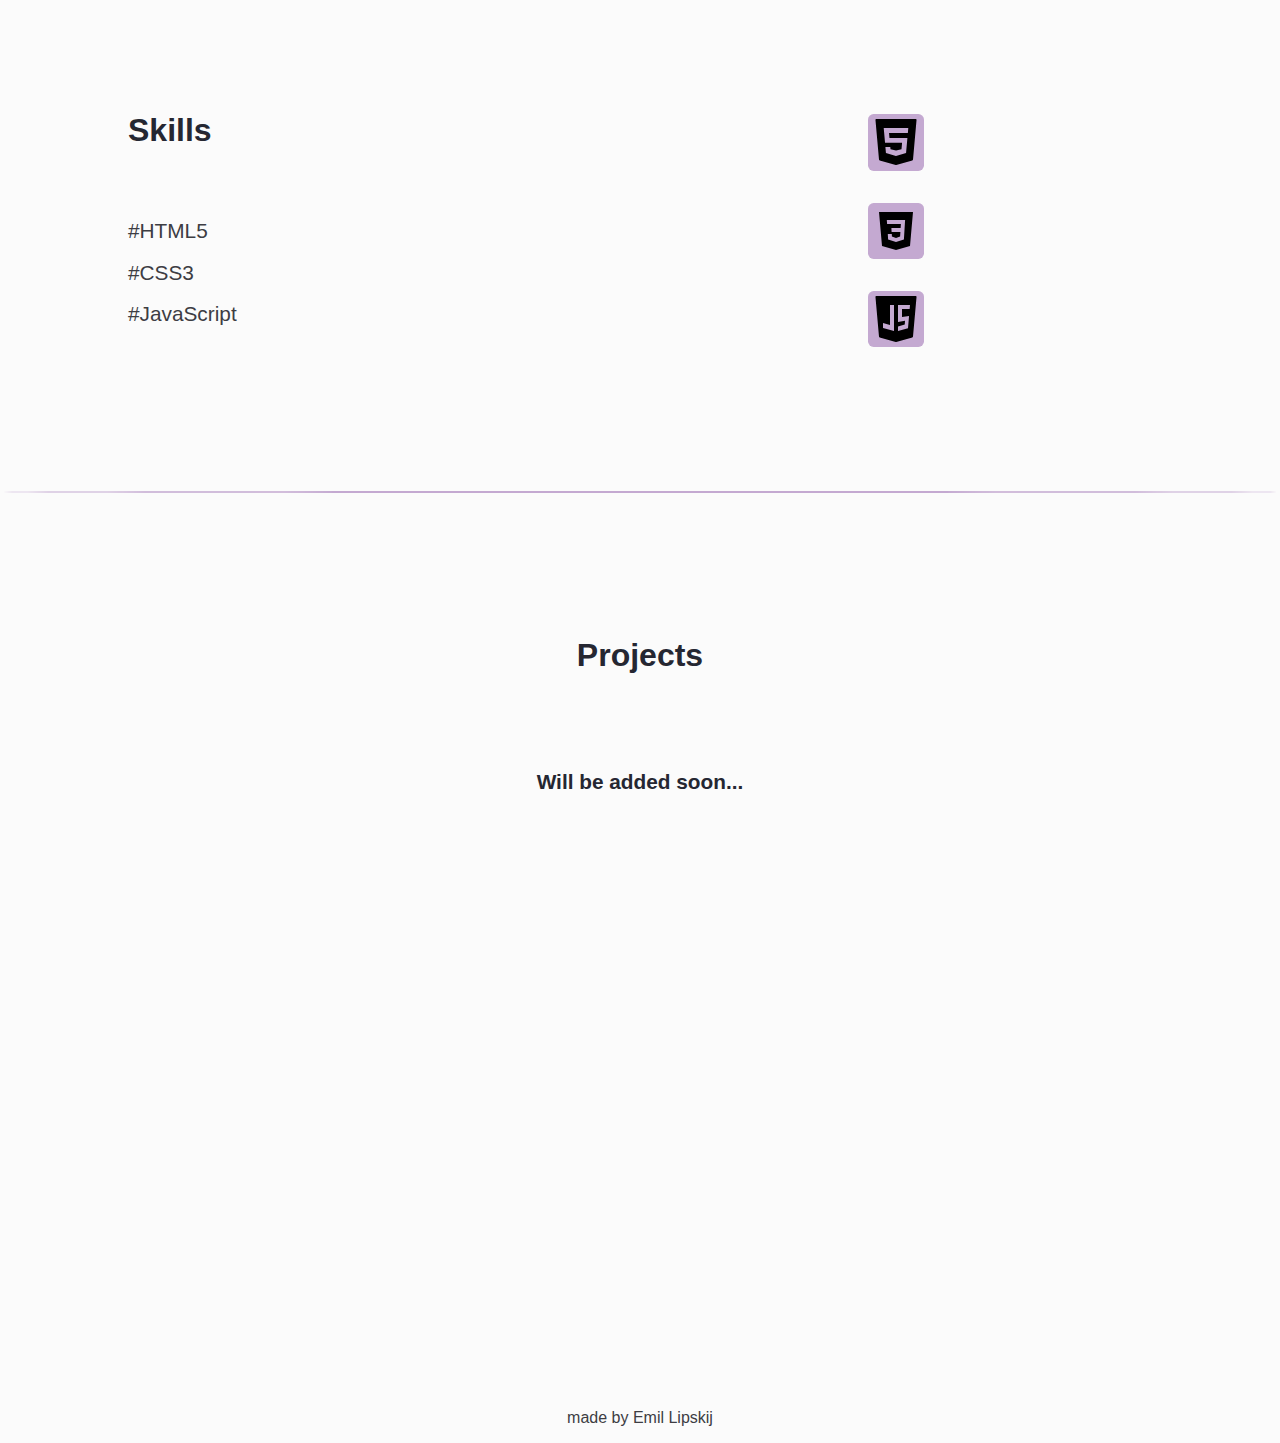
==== commit dd8d272c: "delete unused css" ====
--- a/index.html
+++ b/index.html
@@ -5,7 +5,7 @@
     <meta name="viewport" content="width=device-width, initial-scale=1.0" />
     <meta
       name="description"
-      content="Emil Lipskij front end developer website"
+      content="Emil Lipskij front end web developer developer website"
     />
     <link rel="stylesheet" href="style.css" />
     <script src="/script.js" defer></script>
@@ -89,35 +89,7 @@
       <section data-index="2" class="projects">
         <h2 class="projects-text">Projects</h2>
 
-        <div class="proj-img">
-          <a
-            href="https://covid-19-graph-ltu.netlify.app/"
-            target="_blank"
-            class="link"
-            rel="noopener noreferrer"
-          >
-            <p class="pg3-1">Covid-19 Graph for Lithuania</p>
-            <img class="cov" src="/img/covid.png" alt="graph"
-          /></a>
-          <a
-            href="http://ec2-34-244-54-141.eu-west-1.compute.amazonaws.com/"
-            target="_blank"
-            class="link"
-            rel="noopener noreferrer"
-          >
-            <p class="pg3-1">E-commerce</p>
-            <img class="cov" src="/img/e-commerce.png" alt="graph"
-          /></a>
-          <a
-            href="https://zaap.site"
-            target="_blank"
-            class="link"
-            rel="noopener noreferrer"
-          >
-            <p class="pg3-1">Online Rock Paper Scissors Game</p>
-            <img class="cov" src="/img/game.jpg" alt="game"
-          /></a>
-        </div>
+        <h5 class="pg3-1">Will be added soon...</h5>
       </section>
     </main>
     <footer>
--- a/style.css
+++ b/style.css
@@ -9,8 +9,8 @@
 body {
   --transition-delay: 0.5s;
   --background-color: #fbfbfb;
-  --nav-color: #beb6b6;
-  --accent-color: #d1c7c7;
+  --nav-color: #bebebe;
+  --accent-color: #c4a9d1;
   --text-color: #252732;
   --small-text: #3d3d43;
 
@@ -53,6 +53,7 @@
   height: 2.6rem;
   border-radius: 5px;
   justify-content: center;
+  transform: rotate(90deg);
 }
 .toggle {
   outline: none;
@@ -65,10 +66,12 @@
   transition: var(--transition-delay);
   transform: translateY(0);
 }
+
 .focus {
   transition: var(--transition-delay);
   transform: translateY(1.3rem);
 }
+
 .log {
   transform: rotate(90deg);
   padding-right: 3rem;
@@ -80,20 +83,20 @@
 .nav-links {
   display: flex;
   list-style: none;
-  width: 50%;
+  width: 40%;
   height: 100%;
   justify-content: space-evenly;
   align-items: center;
-  margin-left: auto;
 }
 
 .nav-links li a {
   color: var(--text-color);
   text-decoration: none;
   font-size: 16px;
+  font-weight: 550;
 }
 .nav-links li:hover {
-  transform: scale(1.07);
+  transform: scale(1.1);
 }
 section {
   min-height: 100vh;
@@ -102,7 +105,6 @@
 section li {
   text-decoration: none;
   font-size: 1rem;
-  width: 80vw;
   margin: 0 auto;
 }
 .home-grid {
@@ -181,29 +183,13 @@
 .projects {
   padding-top: 5rem;
   text-align: center;
-  line-height: 2;
-}
-.proj-img {
-  display: grid;
-  grid-template-columns: 1fr 1fr;
-}
-.proj-img a {
-  width: 40vw;
-}
-.proj-img img {
-  width: 80%;
-  box-shadow: 2px 3px 3px 3px rgba(0, 0, 0, 0.2);
-  transition: all 0.2s linear;
-}
-.proj-img img:hover {
-  transform: scale(1.1);
-}
+}
+
 .projects-text {
   text-align: center;
 }
 .pg3-1 {
   padding-top: 3rem;
-  padding-bottom: 1rem;
   color: var(--text-color);
   text-decoration: none;
   font-size: 1.3rem;
@@ -228,7 +214,6 @@
     margin: auto;
     width: 100%;
     display: flex;
-    background-size: 2rem;
   }
   .hamburger {
     position: absolute;
@@ -244,12 +229,12 @@
     position: relative;
     color: #2c2c2b;
     height: 15vh;
-    width: 60%;
+    width: 50%;
     background: var(--nav-color);
     flex-direction: column;
     clip-path: circle(10px at 90% -20%);
     -webkit-clip-path: circle(10px at 90% -20%);
-    transition: all 1s ease-out;
+    transition: all 0.3s ease-out;
     pointer-events: none;
   }
   .nav-links.open {
@@ -257,9 +242,7 @@
     -webkit-clip-path: circle(1000px at 90% -20%);
     pointer-events: all;
   }
-  .landing {
-    flex-direction: column;
-  }
+
   .nav-links li {
     opacity: 0;
   }
@@ -306,7 +289,6 @@
     margin-top: 0.2rem;
     padding: 0;
     color: var(--accent-color);
-    cursor: pointer;
   }
   .pg1-1 {
     font-size: 1rem;
@@ -344,23 +326,9 @@
     margin: 0 auto;
     max-width: 100%;
   }
-  .proj-img {
-    display: flex;
-    flex-direction: column;
-    padding-left: 1.3rem;
-  }
-  .proj-img a {
-    margin: 0;
-    min-width: 90vw;
-  }
-  .proj-img img {
-    display: flex;
-    flex-direction: column;
-    width: 90vw;
-  }
+
   .pg3-1 {
     padding-top: 3rem;
-    padding-bottom: 1rem;
     color: var(--text-color);
     text-decoration: none;
     font-size: 1rem;
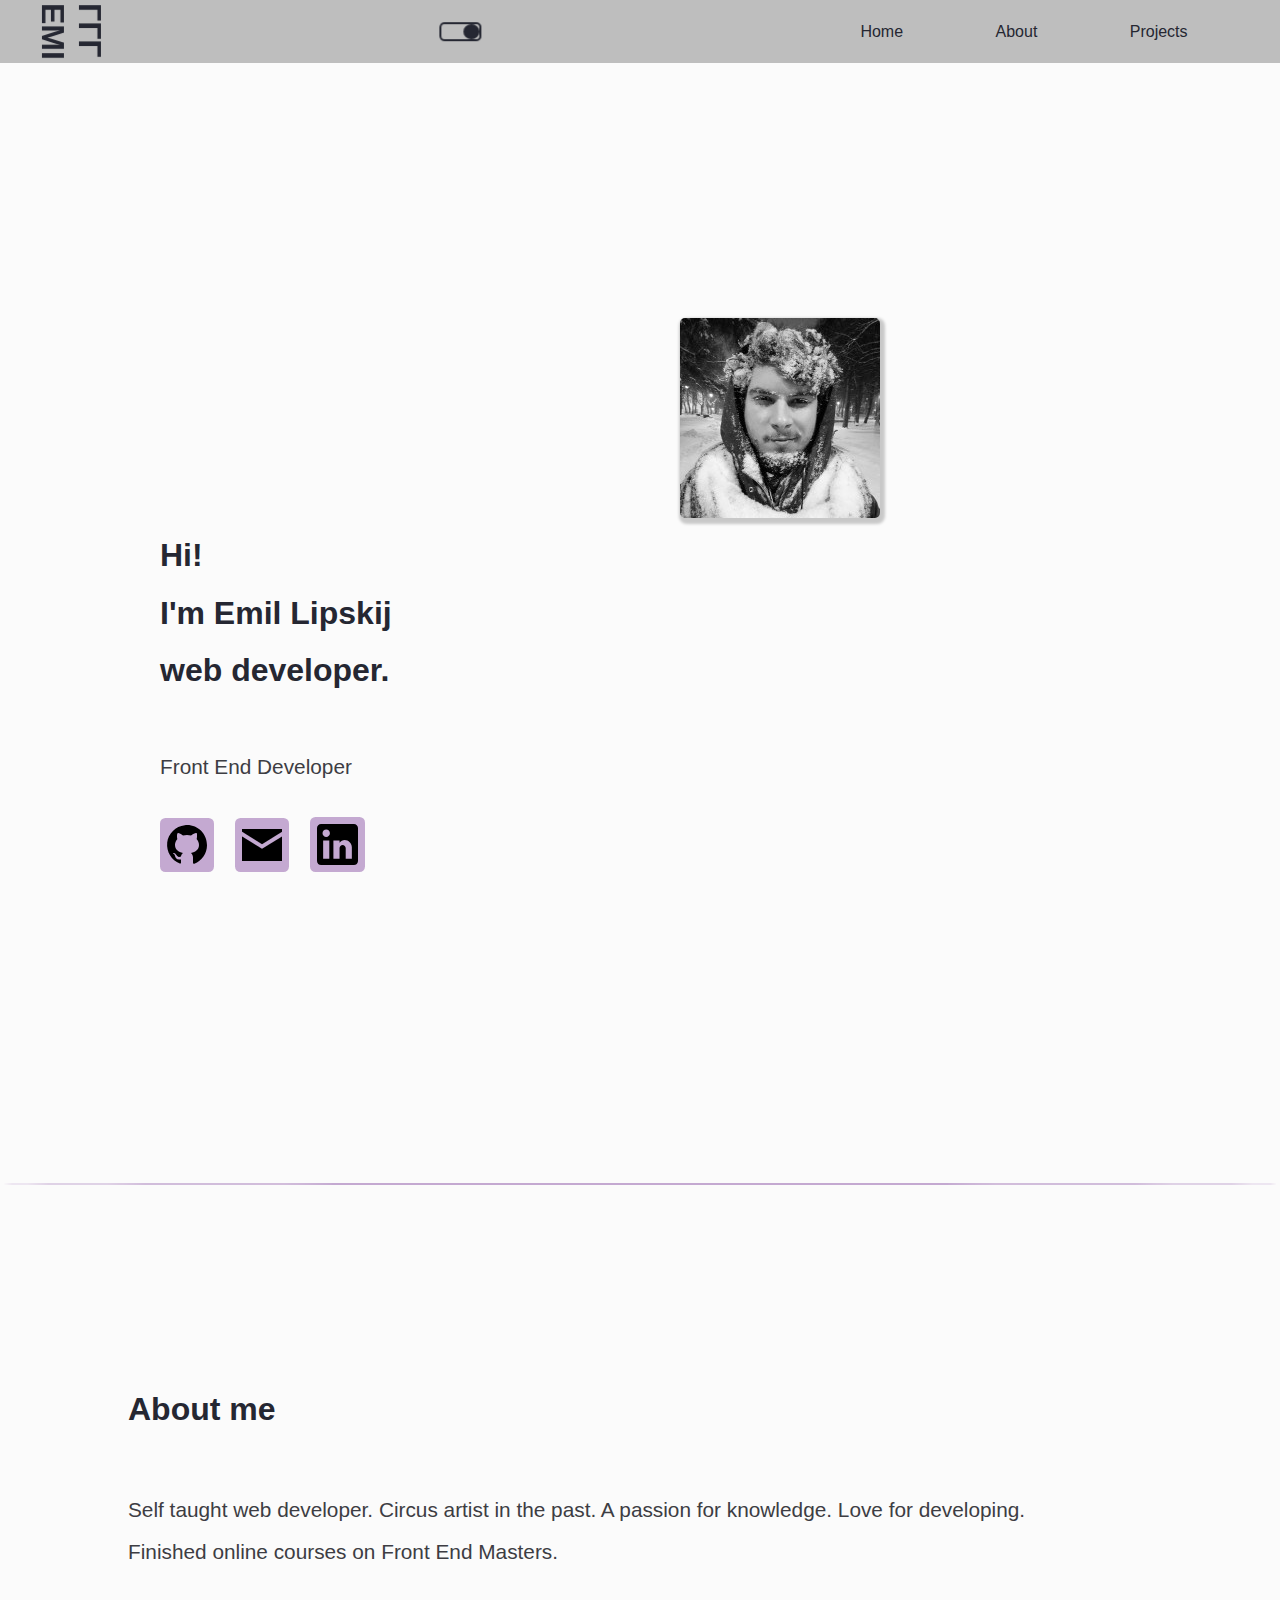
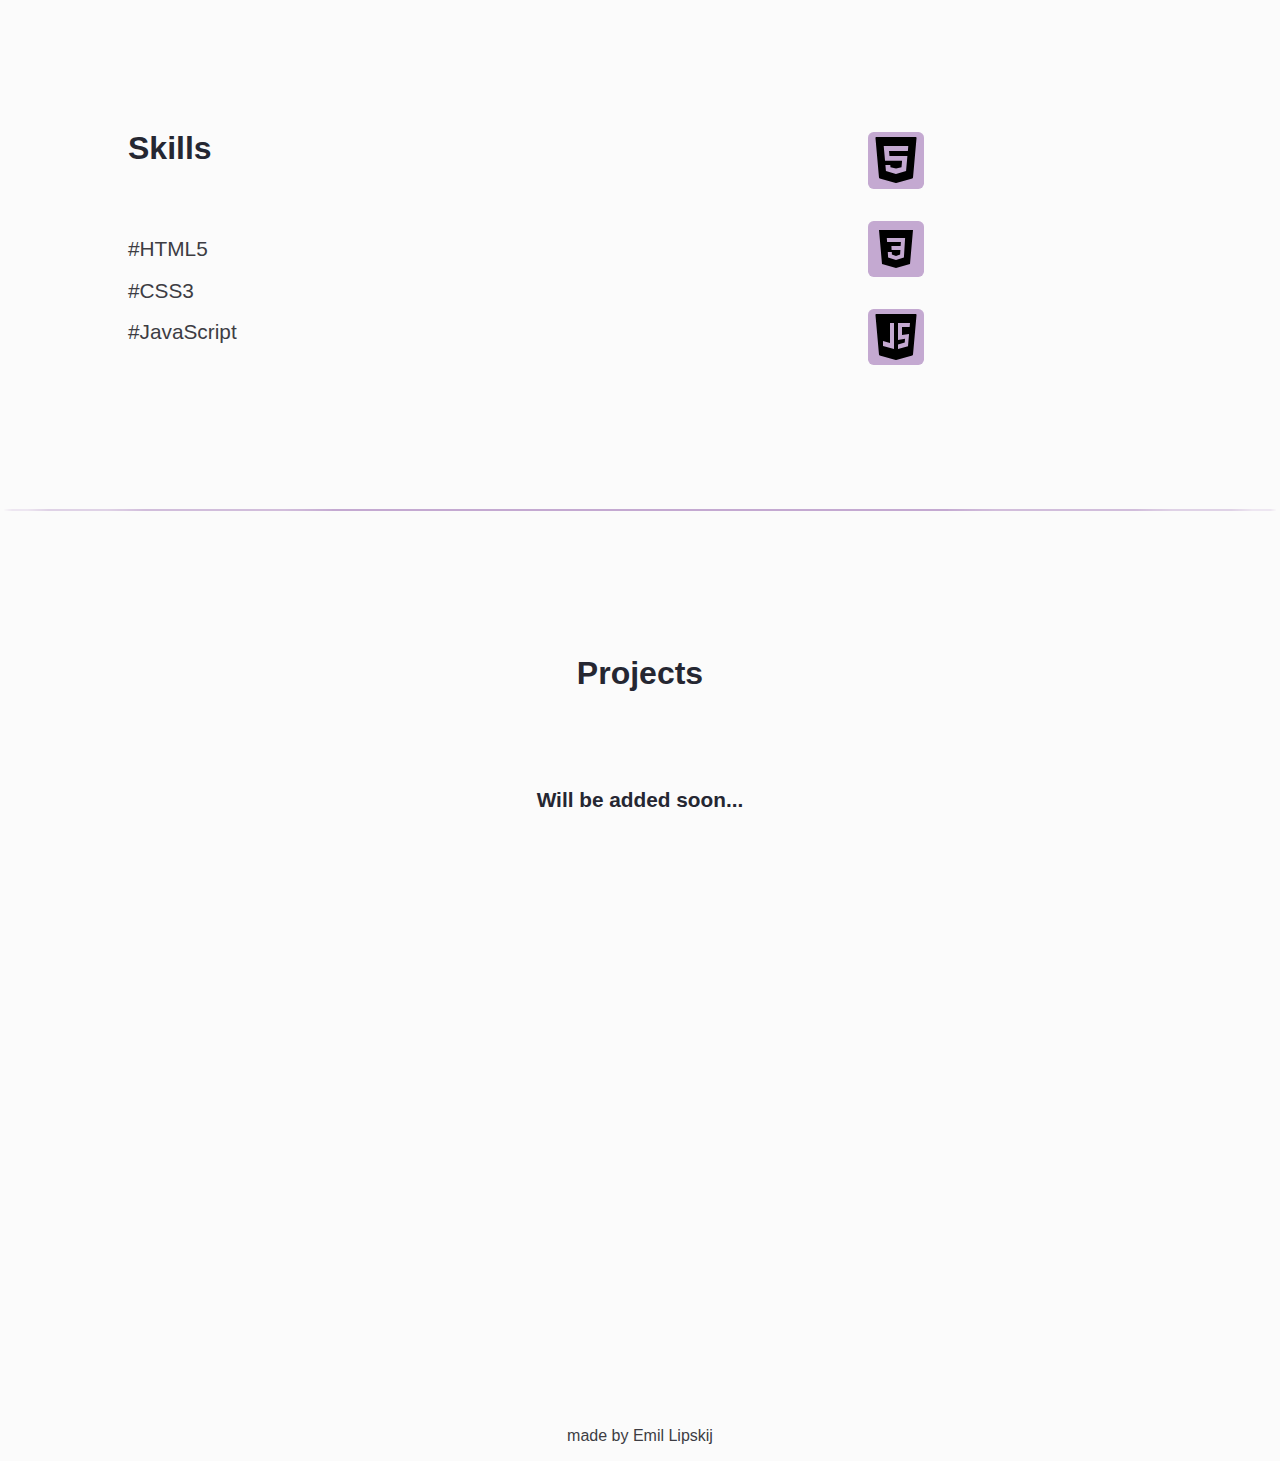
==== commit 5a80228b: "Adding Linked In logo to redirect to an account" ====
--- a/index.html
+++ b/index.html
@@ -50,6 +50,14 @@
             >
               <img src="/img/maill.png" alt="mail-logo" />
             </a>
+            <a
+              class="linkedin"
+              href="https://www.linkedin.com/in/emil-lipskij-6920831b2"
+              target="_blank"
+              rel="noopener"
+            >
+              <img src="/img/linkedin-logo.svg" alt="linedin-logo" />
+            </a>
           </div>
           <div class="home-grid-img">
             <picture>
--- a/style.css
+++ b/style.css
@@ -33,17 +33,18 @@
   width: 100%;
   z-index: 1;
 }
-.separator {
-  border: var(--accent-color) 0.1rem solid;
-  border-radius: 50%;
-}
 
 nav {
-  height: 5vh;
+  height: 7vh;
   margin: auto;
   width: 100%;
   display: flex;
   background: var(--nav-color);
+}
+
+.separator {
+  border: var(--accent-color) 0.1rem solid;
+  border-radius: 50%;
 }
 .dark-theme {
   margin: auto;
@@ -93,10 +94,11 @@
   color: var(--text-color);
   text-decoration: none;
   font-size: 16px;
-  font-weight: 550;
+  font-weight: 500;
 }
 .nav-links li:hover {
   transform: scale(1.1);
+  transition-duration: 0.3s;
 }
 section {
   min-height: 100vh;
@@ -131,6 +133,14 @@
 }
 .home-grid-text img:hover {
   transform: scale(1.1);
+  box-shadow: 5px 5px 5px var(--nav-color);
+  transition-duration: 0.3s;
+}
+
+.linkedin img {
+  width: 55px;
+  height: 55px;
+  padding: 7px;
 }
 .home-grid-img {
   grid-column: 2/2;
@@ -289,6 +299,13 @@
     margin-top: 0.2rem;
     padding: 0;
     color: var(--accent-color);
+    box-shadow: 5px 5px 5px var(--nav-color);
+  }
+  .linkedin img {
+    width: 48px;
+    height: 48px;
+    padding: 7px;
+    box-shadow: 5px 5px 5px var(--nav-color);
   }
   .pg1-1 {
     font-size: 1rem;
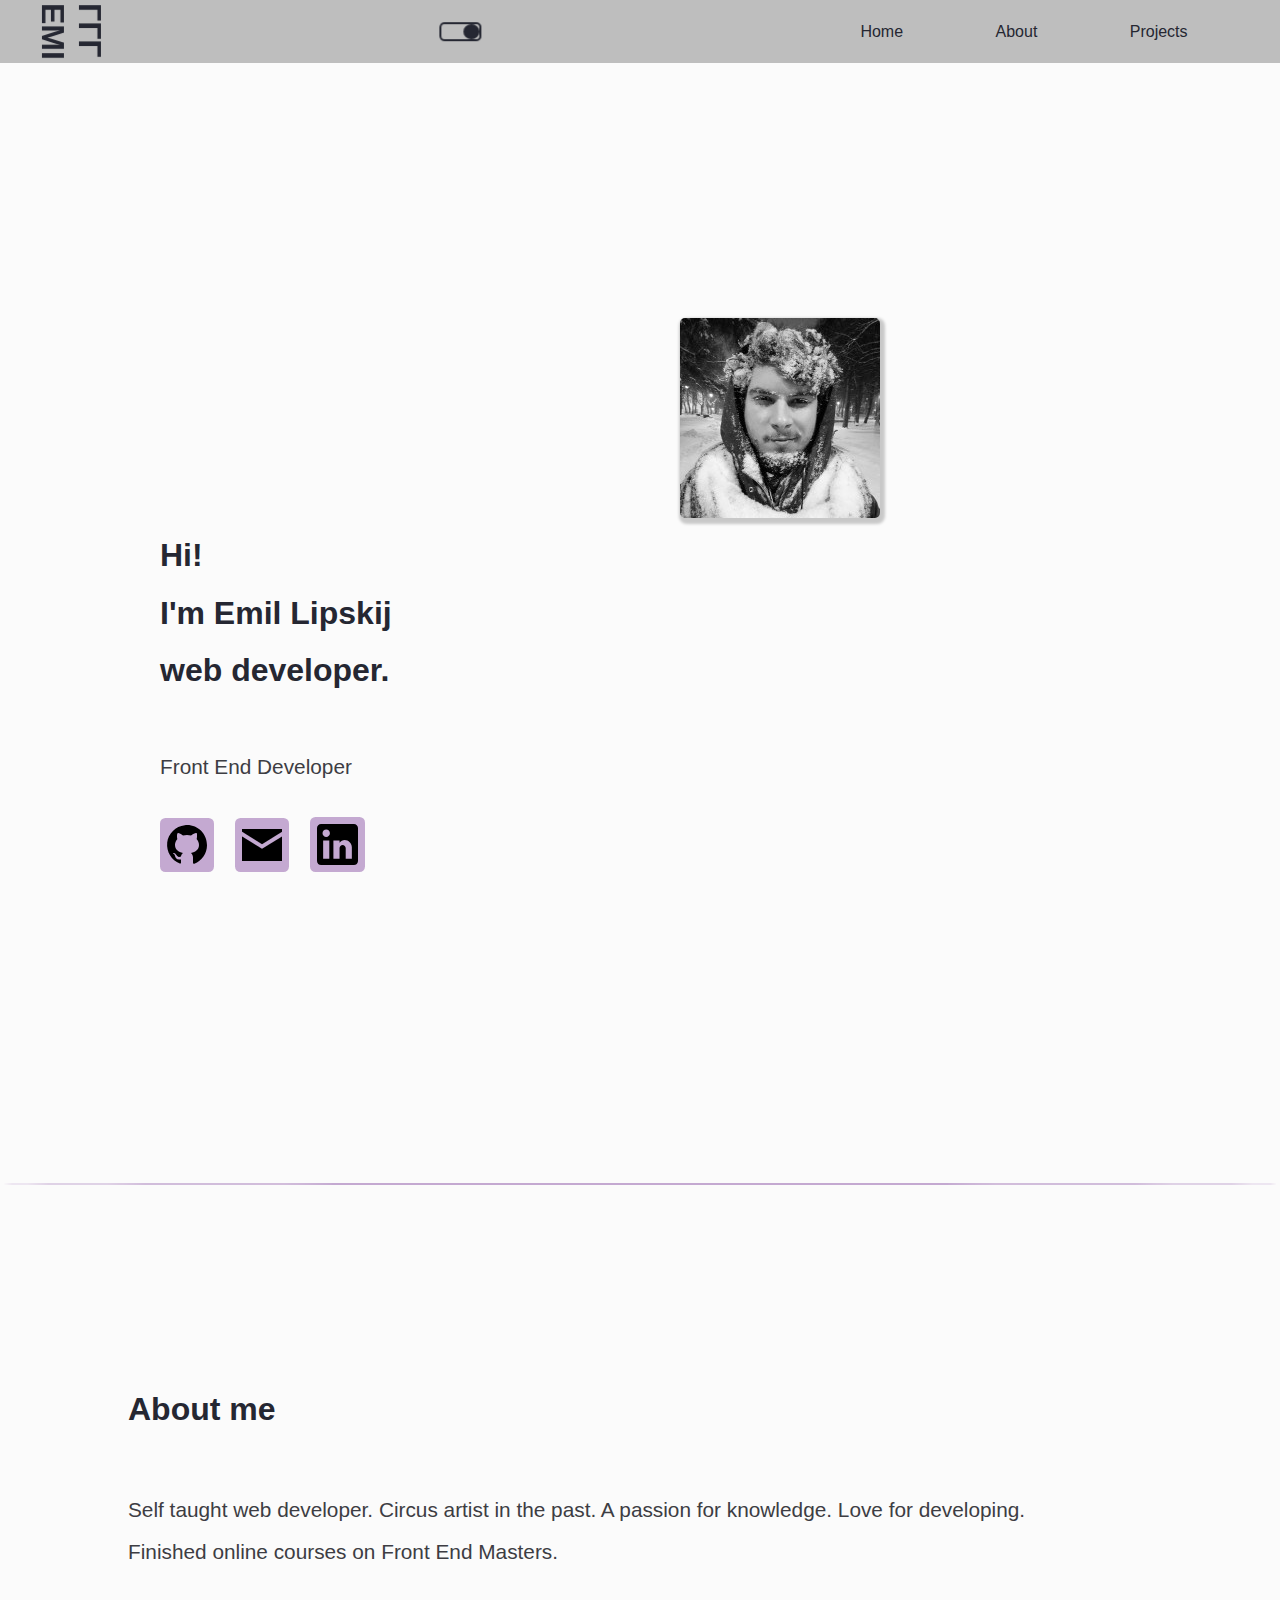
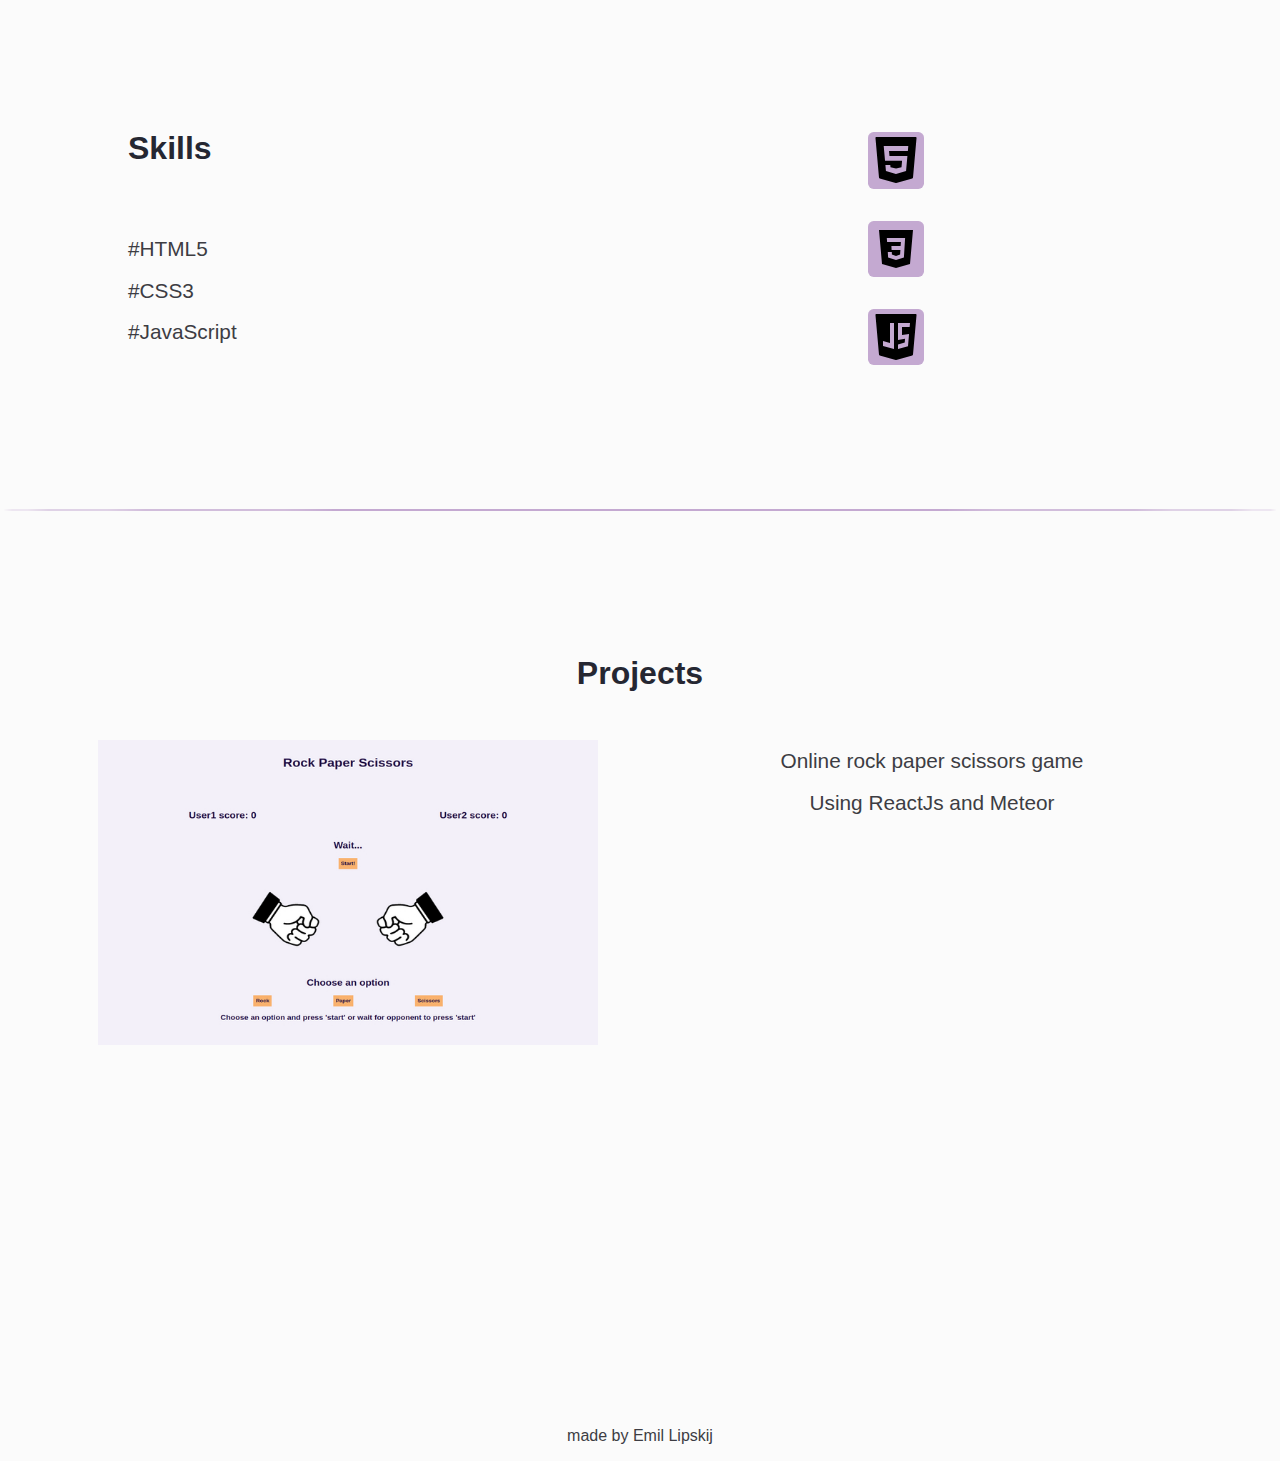
==== commit 5d0c9072: "adding responsive css" ====
--- a/index.html
+++ b/index.html
@@ -96,8 +96,16 @@
       <a name="projects"></a>
       <section data-index="2" class="projects">
         <h2 class="projects-text">Projects</h2>
-
-        <h5 class="pg3-1">Will be added soon...</h5>
+        <div class="project-grid">
+          <a class="project-img" href="https://vaskichi.meteorapp.com/">
+            <img src="/img/game.jpg" />
+          </a>
+          <p class="pg1-1">
+            Online rock paper scissors game
+            <br />
+            Using ReactJs and Meteor
+          </p>
+        </div>
       </section>
     </main>
     <footer>
--- a/style.css
+++ b/style.css
@@ -193,6 +193,22 @@
 .projects {
   padding-top: 5rem;
   text-align: center;
+}
+.project-grid {
+  line-height: 2;
+  column-count: 2;
+  column-gap: 1rem;
+  width: 90vw;
+  margin: 0 auto;
+}
+.project-img img {
+  width: 500px;
+  margin: 0;
+}
+.project-img img:hover {
+  box-shadow: 5px 5px 5px var(--nav-color);
+  transform: scale(1.01);
+  transition-duration: 0.3s;
 }
 
 .projects-text {
@@ -358,6 +374,19 @@
     font-size: 1.2rem;
     color: var(--text-color);
   }
+  .separator {
+    width: 90vw;
+    margin: 0 auto;
+  }
+  
+  .project-grid {
+    display: flex;
+    flex-direction: column;
+  }
+  .project-img img {
+    width: 300px;
+    box-shadow: 5px 5px 5px var(--nav-color);
+  }
   .projects-text {
     text-align: center;
   }
